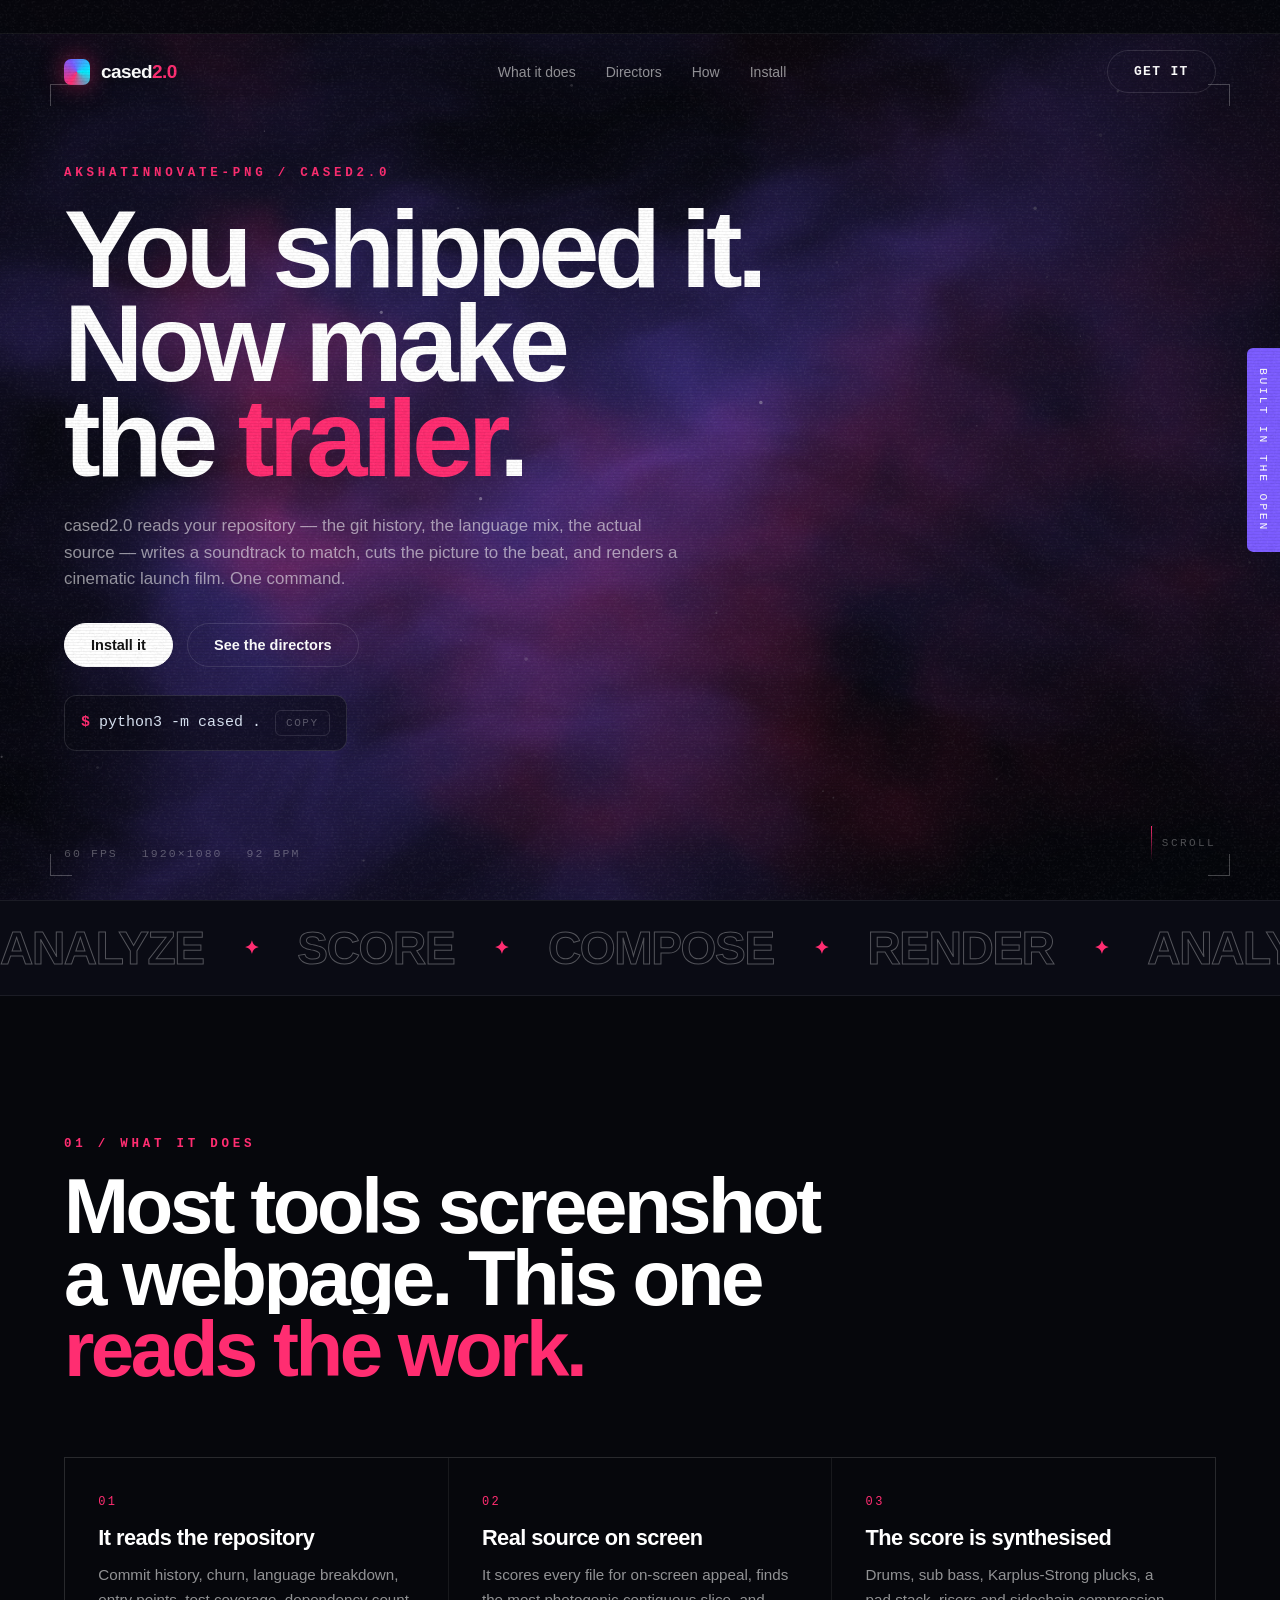
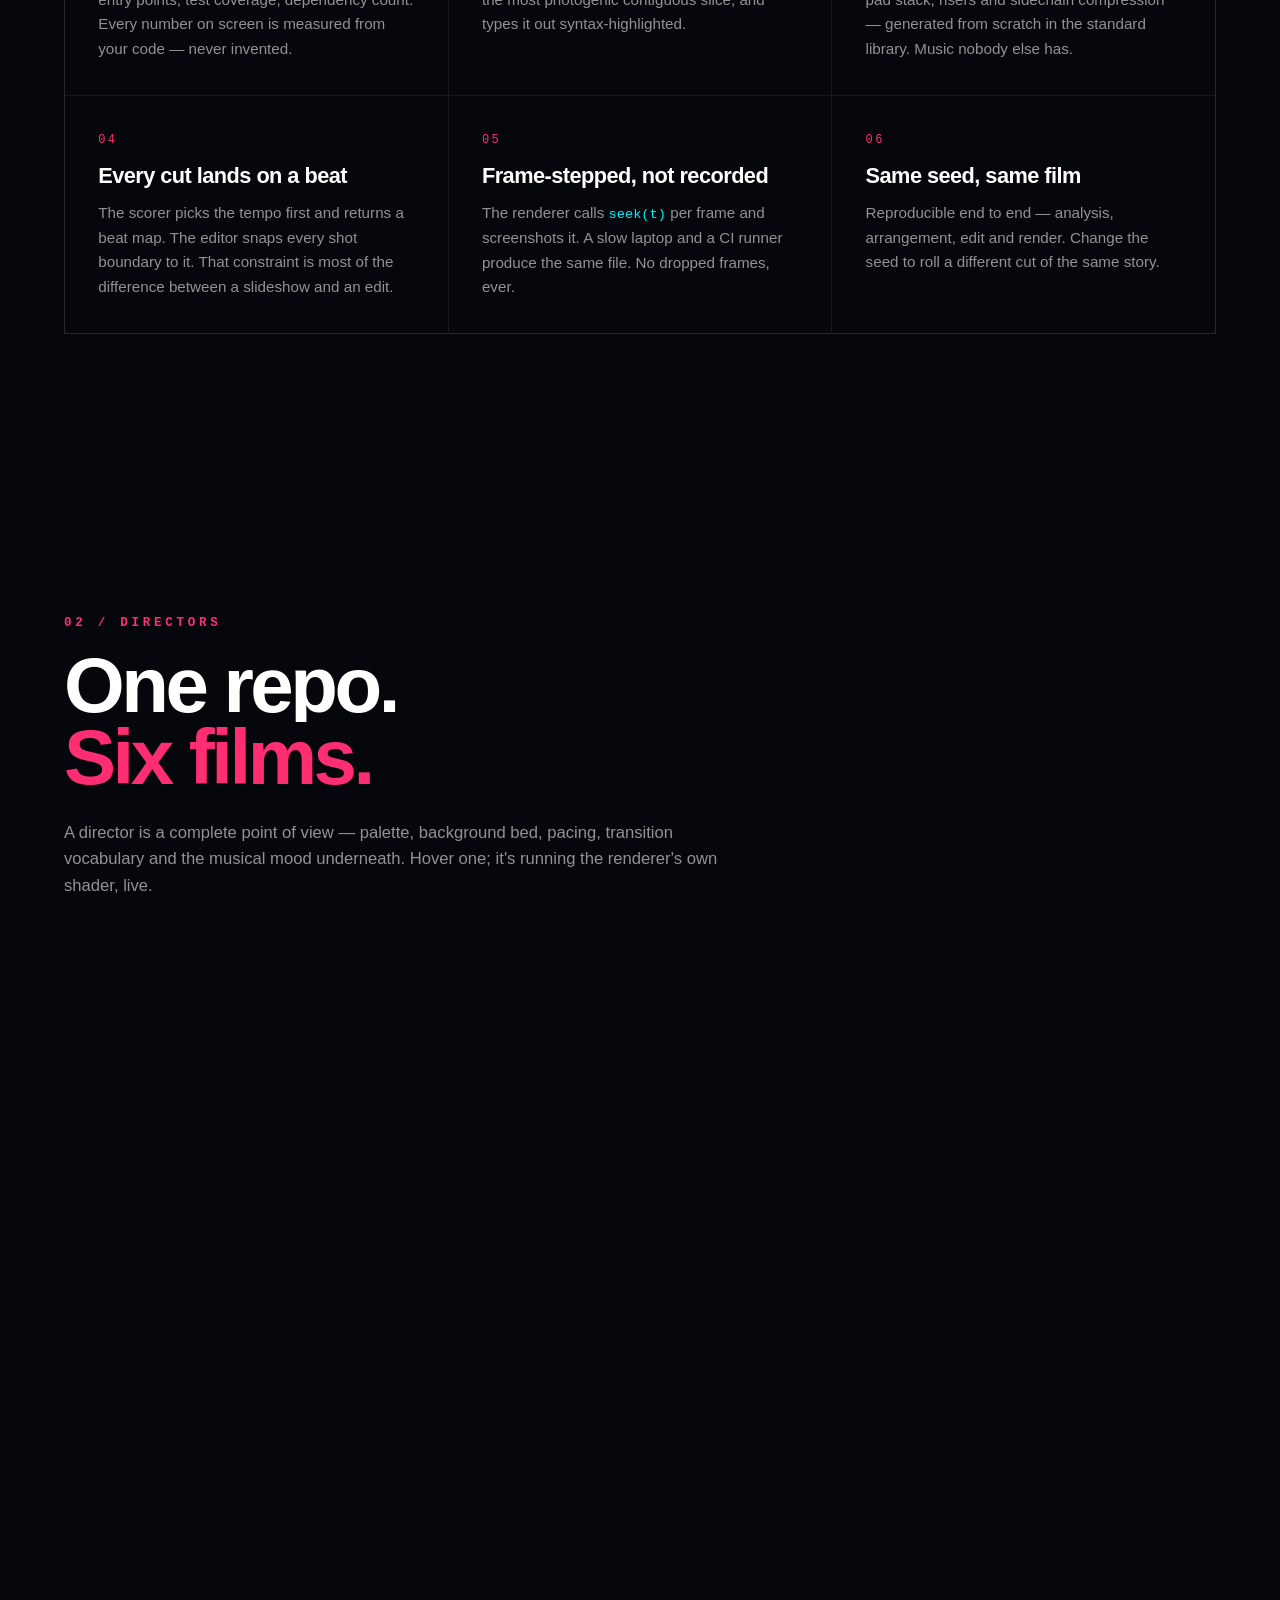
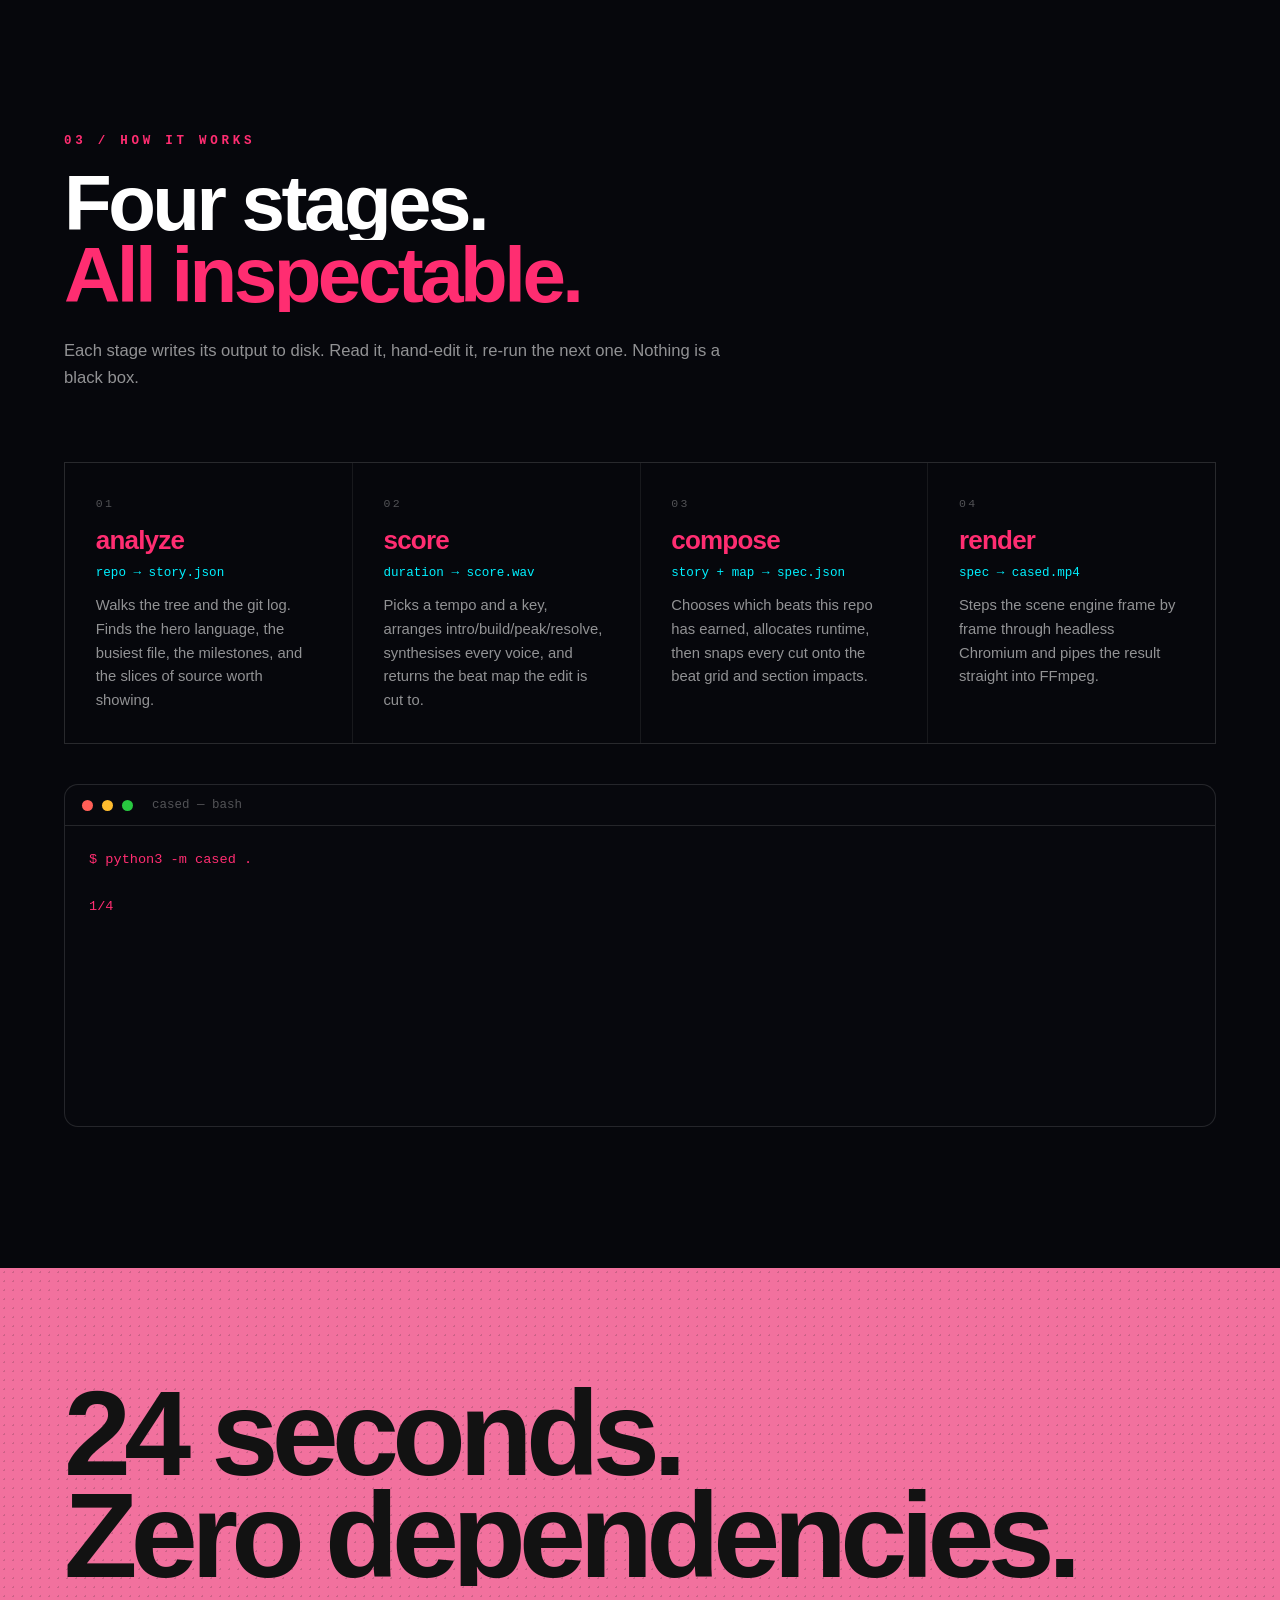
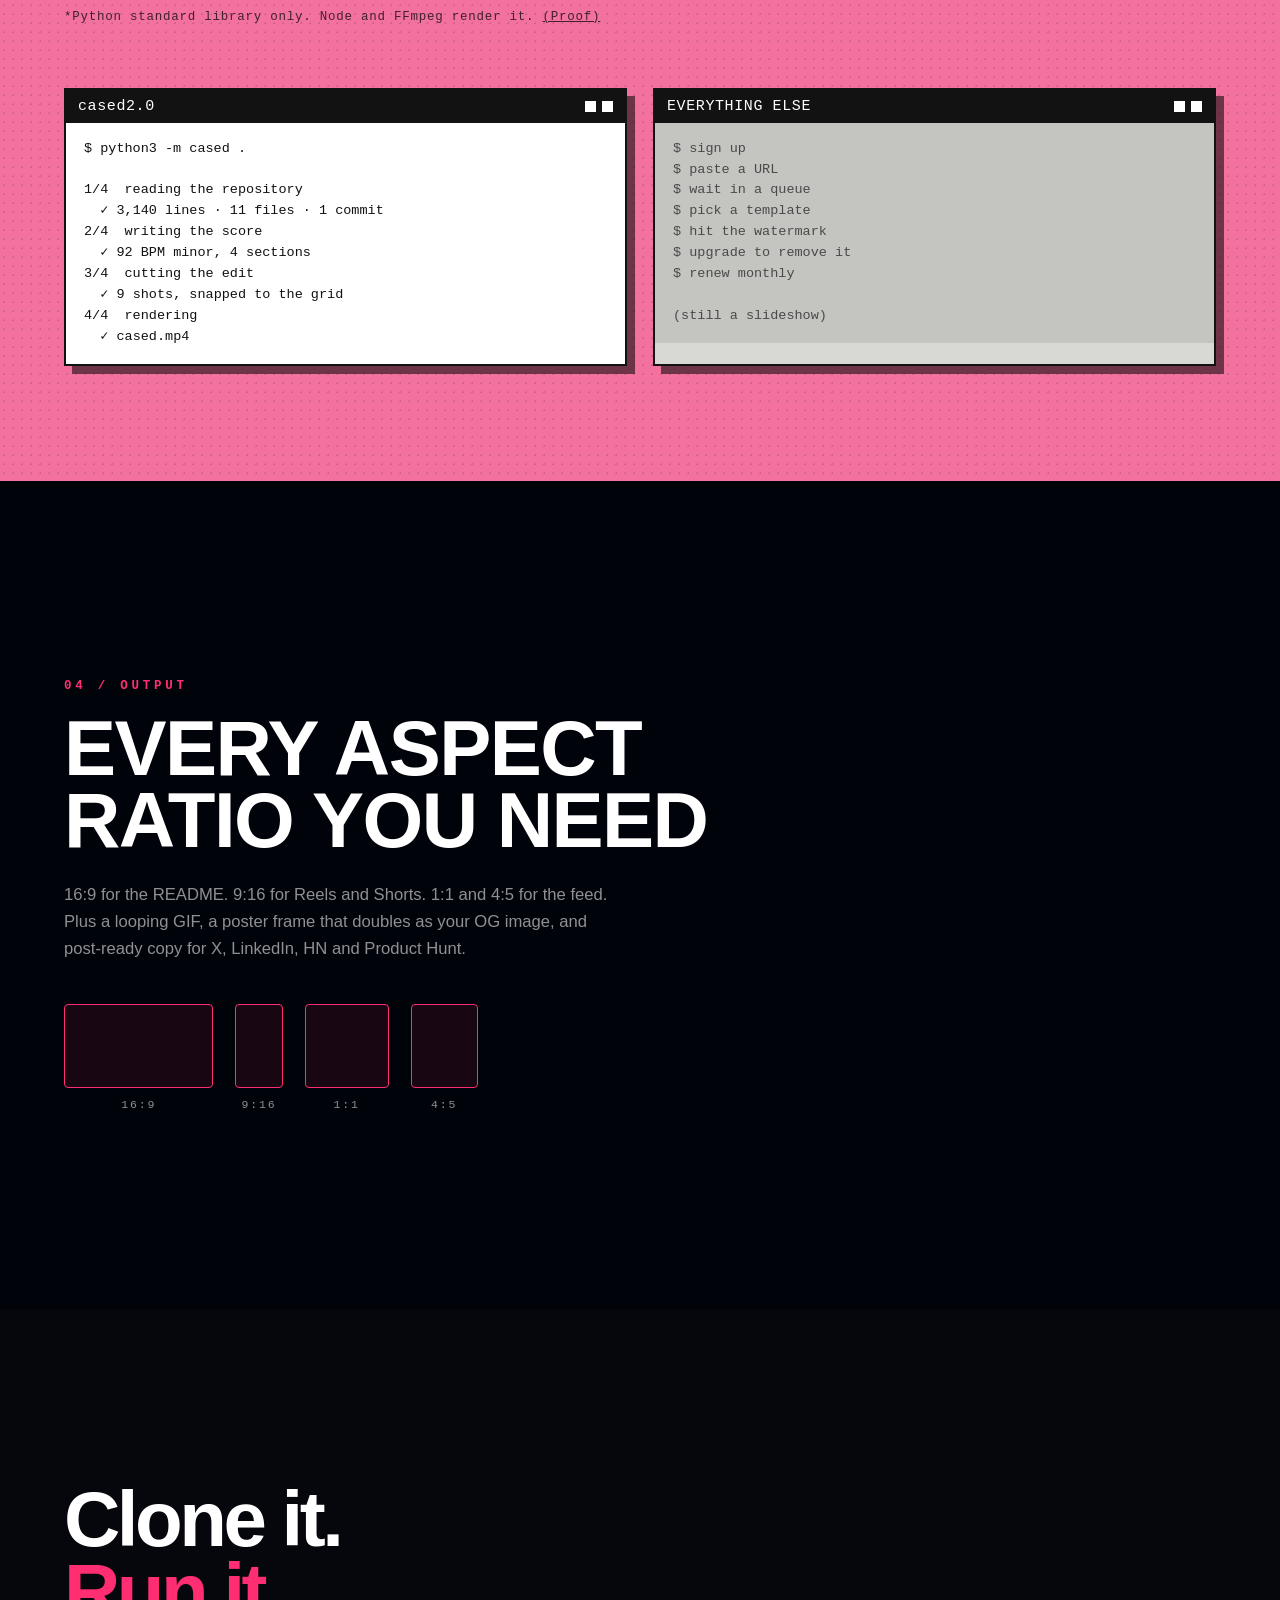
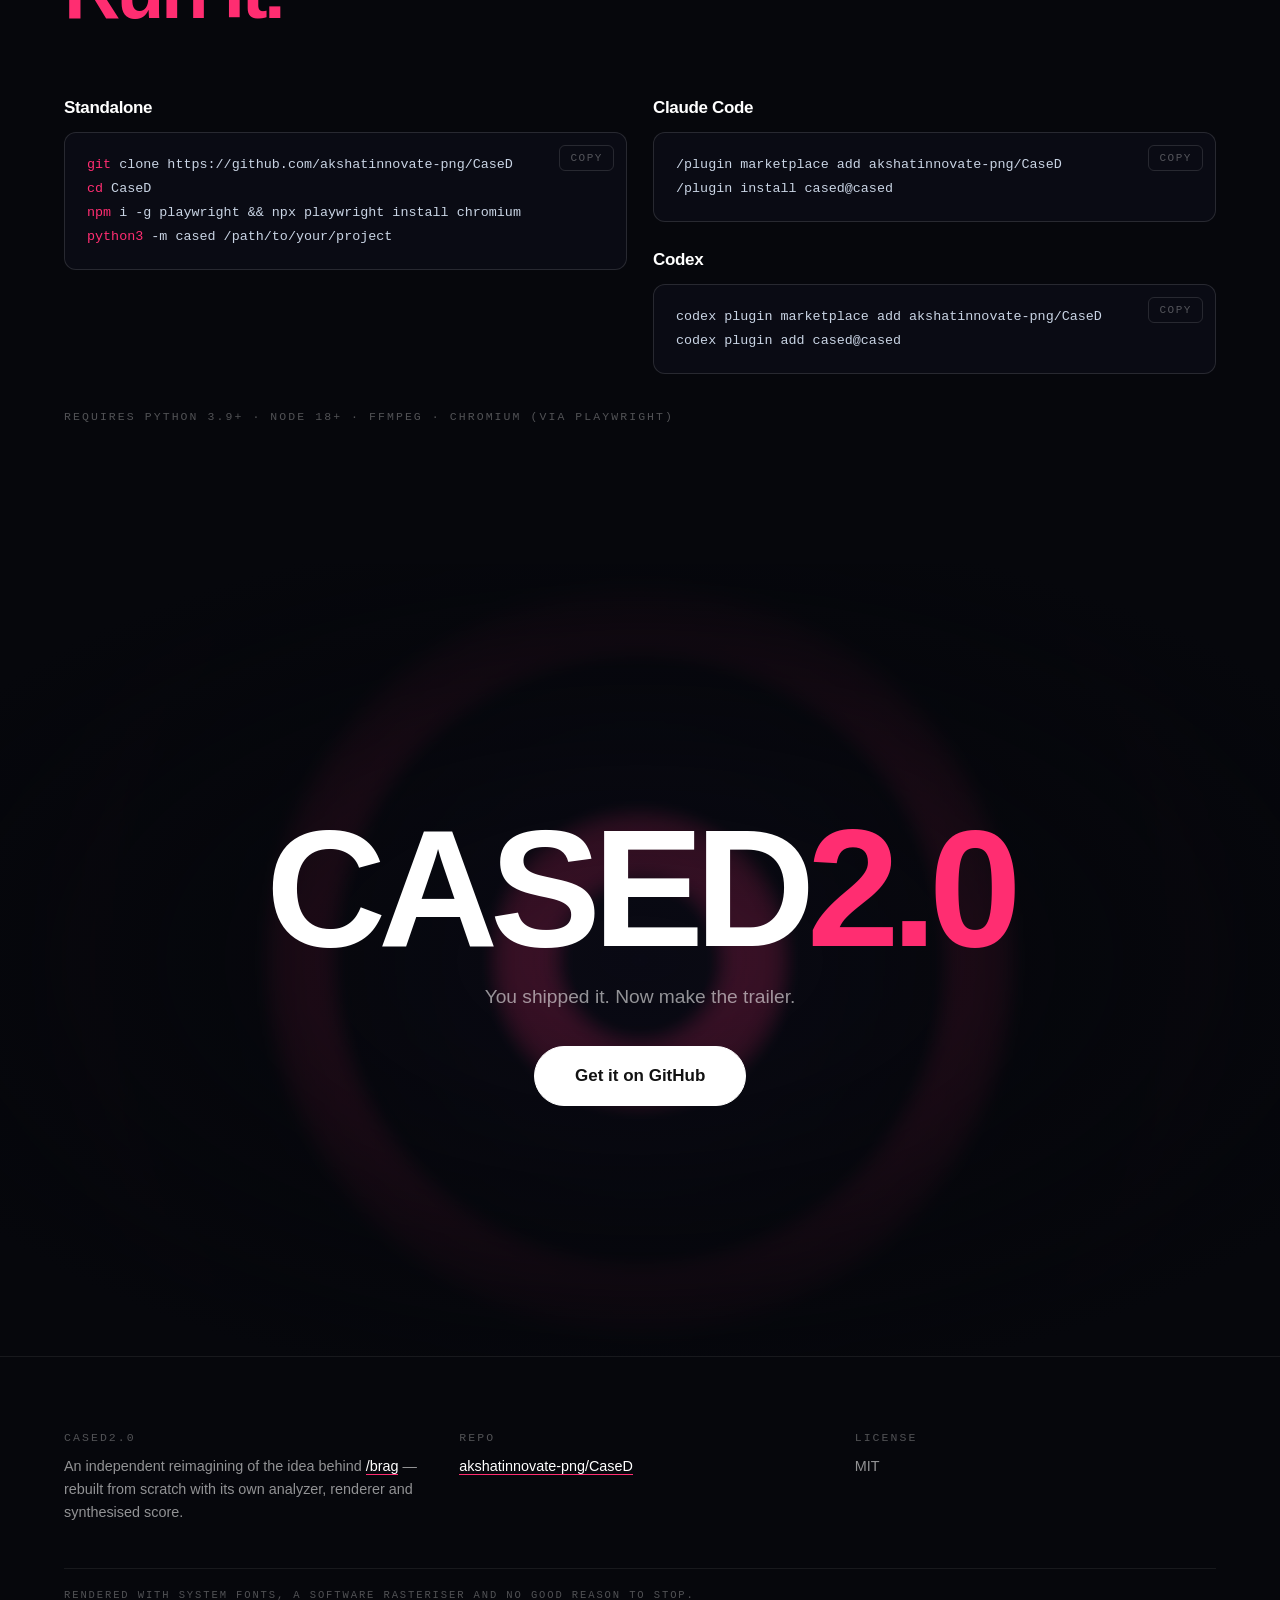
==== docs/index.html @ 7b48a888 "Build cased2.0: repo-to-launch-film pipeline, skill and launch site cased2.0 reads a repository and " ====
<!doctype html>
<html lang="en">
<head>
<meta charset="utf-8">
<meta name="viewport" content="width=device-width, initial-scale=1, viewport-fit=cover">
<title>cased2.0 — you shipped it, now make the trailer</title>
<meta name="description" content="cased2.0 reads your repository and renders a cinematic launch film — score, motion, beat-matched cuts and share copy — from one command. No API keys, no cloud render, no subscription.">
<meta name="theme-color" content="#06070C">
<meta property="og:title" content="cased2.0 — you shipped it, now make the trailer">
<meta property="og:description" content="Point it at a repo. Twenty-four seconds later you have a film, scored and cut to the beat.">
<meta property="og:type" content="website">
<link rel="preconnect" href="https://fonts.googleapis.com">
<link rel="icon" href="data:image/svg+xml,<svg xmlns='http://www.w3.org/2000/svg' viewBox='0 0 100 100'><rect width='100' height='100' rx='22' fill='%23FF2D71'/><path d='M30 34h40v9H39v14h26v9H39v14h31v9H30z' fill='%23fff'/></svg>">
<link rel="stylesheet" href="assets/site.css">
</head>
<body>

<!-- ===================== boot dialog (retro) ===================== -->
<div id="boot" aria-hidden="true">
  <div class="win boot-win">
    <div class="bar"><span>cased2.0</span><span class="dots"><b></b><b></b></span></div>
    <div class="body">
      <div class="boot-line">Loading<span id="boot-dots">...</span></div>
      <div class="boot-line dim" id="boot-task">shader programs, beat map</div>
      <div class="boot-meter"><i id="boot-fill"></i><span id="boot-pct">0%</span></div>
    </div>
  </div>
</div>

<!-- ===================== chrome ===================== -->
<div id="cursor" aria-hidden="true"><i></i></div>
<div id="grain" aria-hidden="true"></div>
<div id="scanlines" aria-hidden="true"></div>

<div id="ticker" aria-hidden="true">
  <div class="ticker-track">
    <span>cased2.0 — v2.0.0 shipped</span><b>/</b>
    <span>six directors, one command</span><b>/</b>
    <span>the soundtrack is synthesised, not licensed</span><b>/</b>
    <span>every cut lands on a beat</span><b>/</b>
    <span>same seed, same film</span><b>/</b>
    <span>no API keys · no cloud render · MIT</span><b>/</b>
  </div>
</div>

<header id="nav">
  <a class="brand" href="#top" aria-label="cased2.0 home">
    <span class="mark" aria-hidden="true"></span>
    <span class="wordmark">cased<em>2.0</em></span>
  </a>
  <nav class="links" aria-label="Primary">
    <a href="#what">What it does</a>
    <a href="#directors">Directors</a>
    <a href="#pipeline">How</a>
    <a href="#install">Install</a>
  </nav>
  <a class="pill cta" href="#install"><span>Get it</span></a>
</header>

<aside id="badge" aria-hidden="true"><span>Built in the open</span></aside>

<main id="top">

<!-- ===================== hero ===================== -->
<section id="hero">
  <canvas id="hero-gl" aria-hidden="true"></canvas>
  <canvas id="hero-fx" aria-hidden="true"></canvas>
  <div class="hero-inner">
    <p class="kicker reveal">akshatinnovate-png / cased2.0</p>
    <h1 class="reveal-lines">
      <span class="l"><span>You shipped it.</span></span>
      <span class="l"><span>Now make</span></span>
      <span class="l"><span>the <em>trailer</em>.</span></span>
    </h1>
    <p class="lede reveal">
      cased2.0 reads your repository — the git history, the language mix, the
      actual source — writes a soundtrack to match, cuts the picture to the
      beat, and renders a cinematic launch film. One command.
    </p>
    <div class="hero-cta reveal">
      <a class="pill solid magnetic" href="#install"><span>Install it</span></a>
      <a class="pill ghost magnetic" href="#directors"><span>See the directors</span></a>
    </div>
    <div class="hero-cmd reveal">
      <code><b>$</b> python3 -m cased .</code>
      <button class="copy" data-copy="python3 -m cased ." aria-label="Copy command">copy</button>
    </div>
  </div>
  <div class="hero-meta" aria-hidden="true">
    <span class="mono" id="fps-read">60 fps</span>
    <span class="mono">1920×1080</span>
    <span class="mono" id="bpm-read">92 BPM</span>
  </div>
  <div class="crop tl"></div><div class="crop tr"></div>
  <div class="crop bl"></div><div class="crop br"></div>
  <div class="scroll-hint" aria-hidden="true"><i></i>scroll</div>
</section>

<!-- ===================== marquee ===================== -->
<div class="marquee" aria-hidden="true">
  <div class="marquee-track">
    <span>ANALYZE</span><i>✦</i><span>SCORE</span><i>✦</i><span>COMPOSE</span><i>✦</i><span>RENDER</span><i>✦</i>
    <span>ANALYZE</span><i>✦</i><span>SCORE</span><i>✦</i><span>COMPOSE</span><i>✦</i><span>RENDER</span><i>✦</i>
  </div>
</div>

<!-- ===================== what it does ===================== -->
<section id="what" class="pad">
  <div class="sec-head">
    <p class="kicker reveal">01 / what it does</p>
    <h2 class="display reveal-lines">
      <span class="l"><span>Most tools screenshot</span></span>
      <span class="l"><span>a webpage. This one</span></span>
      <span class="l"><span><em>reads the work.</em></span></span>
    </h2>
  </div>
  <div class="feat-grid">
    <article class="feat reveal"><span class="n">01</span>
      <h3>It reads the repository</h3>
      <p>Commit history, churn, language breakdown, entry points, test coverage, dependency count. Every number on screen is measured from your code — never invented.</p></article>
    <article class="feat reveal"><span class="n">02</span>
      <h3>Real source on screen</h3>
      <p>It scores every file for on-screen appeal, finds the most photogenic contiguous slice, and types it out syntax-highlighted.</p></article>
    <article class="feat reveal"><span class="n">03</span>
      <h3>The score is synthesised</h3>
      <p>Drums, sub bass, Karplus-Strong plucks, a pad stack, risers and sidechain compression — generated from scratch in the standard library. Music nobody else has.</p></article>
    <article class="feat reveal"><span class="n">04</span>
      <h3>Every cut lands on a beat</h3>
      <p>The scorer picks the tempo first and returns a beat map. The editor snaps every shot boundary to it. That constraint is most of the difference between a slideshow and an edit.</p></article>
    <article class="feat reveal"><span class="n">05</span>
      <h3>Frame-stepped, not recorded</h3>
      <p>The renderer calls <code>seek(t)</code> per frame and screenshots it. A slow laptop and a CI runner produce the same file. No dropped frames, ever.</p></article>
    <article class="feat reveal"><span class="n">06</span>
      <h3>Same seed, same film</h3>
      <p>Reproducible end to end — analysis, arrangement, edit and render. Change the seed to roll a different cut of the same story.</p></article>
  </div>
</section>

<!-- ===================== directors ===================== -->
<section id="directors" class="pad">
  <div class="sec-head">
    <p class="kicker reveal">02 / directors</p>
    <h2 class="display reveal-lines">
      <span class="l"><span>One repo.</span></span>
      <span class="l"><span><em>Six films.</em></span></span>
    </h2>
    <p class="sec-sub reveal">A director is a complete point of view — palette, background bed, pacing, transition vocabulary and the musical mood underneath. Hover one; it's running the renderer's own shader, live.</p>
  </div>
  <div class="dir-grid" id="dir-grid"></div>
</section>

<!-- ===================== pipeline ===================== -->
<section id="pipeline" class="pad">
  <div class="sec-head">
    <p class="kicker reveal">03 / how it works</p>
    <h2 class="display reveal-lines">
      <span class="l"><span>Four stages.</span></span>
      <span class="l"><span><em>All inspectable.</em></span></span>
    </h2>
    <p class="sec-sub reveal">Each stage writes its output to disk. Read it, hand-edit it, re-run the next one. Nothing is a black box.</p>
  </div>
  <ol class="stages">
    <li class="stage reveal"><span class="sn">01</span>
      <h3>analyze</h3><code>repo → story.json</code>
      <p>Walks the tree and the git log. Finds the hero language, the busiest file, the milestones, and the slices of source worth showing.</p></li>
    <li class="stage reveal"><span class="sn">02</span>
      <h3>score</h3><code>duration → score.wav</code>
      <p>Picks a tempo and a key, arranges intro/build/peak/resolve, synthesises every voice, and returns the beat map the edit is cut to.</p></li>
    <li class="stage reveal"><span class="sn">03</span>
      <h3>compose</h3><code>story + map → spec.json</code>
      <p>Chooses which beats this repo has earned, allocates runtime, then snaps every cut onto the beat grid and section impacts.</p></li>
    <li class="stage reveal"><span class="sn">04</span>
      <h3>render</h3><code>spec → cased.mp4</code>
      <p>Steps the scene engine frame by frame through headless Chromium and pipes the result straight into FFmpeg.</p></li>
  </ol>
  <div class="term-demo reveal">
    <div class="tbar"><u style="background:#FF5F57"></u><u style="background:#FEBC2E"></u><u style="background:#28C840"></u><span>cased — bash</span></div>
    <pre id="demo-out"></pre>
  </div>
</section>

<!-- ===================== brutalist band (TypeSafe homage) ===================== -->
<section id="proof">
  <div class="proof-inner">
    <h2 class="huge reveal-lines">
      <span class="l"><span>24 seconds.</span></span>
      <span class="l"><span>Zero dependencies.</span></span>
    </h2>
    <p class="proof-note mono">*Python standard library only. Node and FFmpeg render it. <a href="#install">(Proof)</a></p>
    <div class="win-row">
      <div class="win reveal">
        <div class="bar"><span>cased2.0</span><span class="dots"><b></b><b></b></span></div>
        <div class="body"><pre>$ python3 -m cased .

1/4  reading the repository
  ✓ 3,140 lines · 11 files · 1 commit
2/4  writing the score
  ✓ 92 BPM minor, 4 sections
3/4  cutting the edit
  ✓ 9 shots, snapped to the grid
4/4  rendering
  ✓ cased.mp4</pre></div>
      </div>
      <div class="win reveal">
        <div class="bar"><span>EVERYTHING ELSE</span><span class="dots"><b></b><b></b></span></div>
        <div class="body"><pre>$ sign up
$ paste a URL
$ wait in a queue
$ pick a template
$ hit the watermark
$ upgrade to remove it
$ renew monthly

(still a slideshow)</pre></div>
      </div>
    </div>
  </div>
</section>

<!-- ===================== globe band (United Carriers homage) ===================== -->
<section id="reach">
  <canvas id="globe" aria-hidden="true"></canvas>
  <div class="reach-inner">
    <p class="kicker reveal">04 / output</p>
    <h2 class="display caps reveal-lines">
      <span class="l"><span>Every aspect</span></span>
      <span class="l"><span>ratio you need</span></span>
    </h2>
    <p class="sec-sub reveal">16:9 for the README. 9:16 for Reels and Shorts. 1:1 and 4:5 for the feed. Plus a looping GIF, a poster frame that doubles as your OG image, and post-ready copy for X, LinkedIn, HN and Product Hunt.</p>
    <div class="ratios reveal">
      <div class="ratio"><i style="--w:16;--h:9"></i><span>16:9</span></div>
      <div class="ratio"><i style="--w:9;--h:16"></i><span>9:16</span></div>
      <div class="ratio"><i style="--w:1;--h:1"></i><span>1:1</span></div>
      <div class="ratio"><i style="--w:4;--h:5"></i><span>4:5</span></div>
    </div>
  </div>
</section>

<!-- ===================== install ===================== -->
<section id="install" class="pad">
  <div class="sec-head">
    <p class="kicker reveal">05 / install</p>
    <h2 class="display reveal-lines">
      <span class="l"><span>Clone it.</span></span>
      <span class="l"><span><em>Run it.</em></span></span>
    </h2>
  </div>
  <div class="install-grid">
    <div class="code-card reveal">
      <h3>Standalone</h3>
      <div class="codeblock"><pre><span class="c">git</span> clone https://github.com/akshatinnovate-png/CaseD
<span class="c">cd</span> CaseD
<span class="c">npm</span> i -g playwright && npx playwright install chromium
<span class="c">python3</span> -m cased /path/to/your/project</pre>
      <button class="copy" data-copy="git clone https://github.com/akshatinnovate-png/CaseD
cd CaseD
npm i -g playwright && npx playwright install chromium
python3 -m cased /path/to/your/project">copy</button></div>
    </div>
    <div class="code-card reveal">
      <h3>Claude Code</h3>
      <div class="codeblock"><pre>/plugin marketplace add akshatinnovate-png/CaseD
/plugin install cased@cased</pre>
      <button class="copy" data-copy="/plugin marketplace add akshatinnovate-png/CaseD
/plugin install cased@cased">copy</button></div>
      <h3 style="margin-top:28px">Codex</h3>
      <div class="codeblock"><pre>codex plugin marketplace add akshatinnovate-png/CaseD
codex plugin add cased@cased</pre>
      <button class="copy" data-copy="codex plugin marketplace add akshatinnovate-png/CaseD
codex plugin add cased@cased">copy</button></div>
    </div>
  </div>
  <p class="req mono reveal">Requires Python 3.9+ · Node 18+ · FFmpeg · Chromium (via Playwright)</p>
</section>

<!-- ===================== closing ===================== -->
<section id="end">
  <canvas id="end-gl" aria-hidden="true"></canvas>
  <div class="end-inner">
    <h2 class="end-word" id="end-word">CASED<em>2.0</em></h2>
    <p class="reveal">You shipped it. Now make the trailer.</p>
    <a class="pill solid big magnetic" href="https://github.com/akshatinnovate-png/CaseD"><span>Get it on GitHub</span></a>
  </div>
</section>

</main>

<footer>
  <div class="foot-grid">
    <div><span class="mono dim">cased2.0</span><p>An independent reimagining of the idea behind <a href="https://github.com/latent-spaces/brag">/brag</a> — rebuilt from scratch with its own analyzer, renderer and synthesised score.</p></div>
    <div><span class="mono dim">repo</span><p><a href="https://github.com/akshatinnovate-png/CaseD">akshatinnovate-png/CaseD</a></p></div>
    <div><span class="mono dim">license</span><p>MIT</p></div>
  </div>
  <div class="foot-rule"></div>
  <p class="mono dim tiny">Rendered with system fonts, a software rasteriser and no good reason to stop.</p>
</footer>

<script src="assets/bed.js"></script>
<script src="assets/site.js"></script>
</body>
</html>
---- docs/assets/site.css ----
/* =======================================================================
   cased2.0 — launch site
   -----------------------------------------------------------------------
   Two references, fused: the cinematic dark/space register for structure,
   and the brutalist pink/dialog register as a punctuating band. Type does
   most of the work; the canvases do the rest.
   ======================================================================= */

:root {
  --bg:#06070C;
  --bg-2:#0A0B14;
  --fg:#FFFFFF;
  --muted:rgba(255,255,255,.56);
  --faint:rgba(255,255,255,.30);
  --line:rgba(255,255,255,.12);
  --line-2:rgba(255,255,255,.07);

  --pink:#FF2D71;
  --cyan:#00F0FF;
  --violet:#7C5CFF;
  --hot:#F2719E;      /* brutalist band */
  --ink:#121212;

  --display:"Helvetica Neue",Helvetica,Arial,"Liberation Sans","Segoe UI",sans-serif;
  --mono:ui-monospace,"SF Mono",Menlo,Consolas,"Liberation Mono","DejaVu Sans Mono",monospace;

  --pad:clamp(20px, 5vw, 92px);
  --maxw:1480px;
  --ease:cubic-bezier(.16,1,.3,1);
}

*,*::before,*::after { margin:0; padding:0; box-sizing:border-box; }

html { scroll-behavior:smooth; -webkit-text-size-adjust:100%; }
body {
  background:var(--bg); color:var(--fg); font-family:var(--display);
  overflow-x:hidden; -webkit-font-smoothing:antialiased;
  text-rendering:optimizeLegibility;
}
body.booting { overflow:hidden; height:100vh; }

img,canvas { display:block; max-width:100%; }
a { color:inherit; text-decoration:none; }
::selection { background:var(--pink); color:#fff; }

/* --- overlays -------------------------------------------------------- */
#grain {
  position:fixed; inset:0; z-index:9000; pointer-events:none; opacity:.05;
  background-image:var(--grain); background-size:150px 150px;
}
#scanlines {
  position:fixed; inset:0; z-index:8999; pointer-events:none; opacity:.19;
  background:repeating-linear-gradient(to bottom,
    rgba(0,0,0,.26) 0 1px, rgba(0,0,0,0) 1px 3px);
}

/* --- cursor (United Carriers reference) ------------------------------ */
#cursor {
  position:fixed; z-index:9500; top:0; left:0; pointer-events:none;
  width:46px; height:46px; margin:-23px 0 0 -23px; border-radius:50%;
  border:1px solid rgba(255,255,255,.45);
  transition:width .3s var(--ease), height .3s var(--ease),
             margin .3s var(--ease), background-color .3s var(--ease),
             border-color .3s var(--ease), opacity .3s;
  display:grid; place-items:center; opacity:0;
}
#cursor i { width:4px; height:4px; border-radius:50%; background:var(--pink); display:block; }
#cursor.on { opacity:1; }
#cursor.hot {
  width:76px; height:76px; margin:-38px 0 0 -38px;
  background:rgba(255,45,113,.16); border-color:var(--pink);
}
@media (hover:none) { #cursor { display:none; } }

/* --- boot dialog ----------------------------------------------------- */
#boot {
  position:fixed; inset:0; z-index:9800; background:var(--bg);
  display:grid; place-items:center;
  transition:opacity .6s var(--ease), visibility .6s;
}
#boot.gone { opacity:0; visibility:hidden; }
.boot-win { width:min(420px, 86vw); }
.boot-line { font-size:16px; margin-bottom:4px; }
.boot-line.dim { color:#555; }
.boot-meter {
  margin-top:14px; height:26px; border:2px solid var(--ink);
  background:#fff; position:relative; display:flex; align-items:center;
}
.boot-meter i { position:absolute; inset:0 auto 0 0; width:0%; background:var(--ink); }
.boot-meter span {
  position:relative; z-index:1; font-family:var(--mono); font-size:14px;
  color:var(--ink); mix-blend-mode:difference; padding-left:8px;
  filter:invert(1);
}

/* --- retro window (shared) ------------------------------------------- */
.win {
  background:#D8D8D4; border:2px solid var(--ink); color:var(--ink);
  box-shadow:8px 8px 0 rgba(0,0,0,.55); font-family:var(--mono);
}
.win > .bar {
  background:var(--ink); color:#fff; padding:8px 12px;
  display:flex; justify-content:space-between; align-items:center;
  font-size:15px; letter-spacing:.04em;
}
.win > .bar .dots { display:flex; gap:6px; }
.win > .bar .dots b { width:11px; height:11px; background:#fff; display:block; }
.win > .body { padding:16px 18px; font-size:14px; line-height:1.55; }
.win > .body pre { font-family:var(--mono); white-space:pre-wrap; font-size:13.5px; }

/* --- ticker ---------------------------------------------------------- */
#ticker {
  position:fixed; top:0; left:0; right:0; z-index:8000; height:34px;
  background:rgba(6,7,12,.86); backdrop-filter:blur(10px);
  border-bottom:1px solid var(--line-2); overflow:hidden;
  display:flex; align-items:center;
}
.ticker-track {
  display:flex; gap:28px; align-items:center; white-space:nowrap;
  font-family:var(--mono); font-size:11.5px; letter-spacing:.2em;
  text-transform:uppercase; color:var(--faint);
  animation:tick 44s linear infinite; padding-left:100%;
}
.ticker-track b { color:var(--pink); }
@keyframes tick { to { transform:translateX(-100%); } }

/* --- nav ------------------------------------------------------------- */
#nav {
  position:fixed; top:34px; left:0; right:0; z-index:8100;
  display:flex; align-items:center; justify-content:space-between;
  padding:16px var(--pad); transition:background .4s, backdrop-filter .4s,
  border-color .4s, padding .4s;
  border-bottom:1px solid transparent;
}
#nav.stuck {
  background:rgba(6,7,12,.72); backdrop-filter:blur(18px) saturate(1.4);
  border-bottom-color:var(--line-2); padding-top:12px; padding-bottom:12px;
}
.brand { display:flex; align-items:center; gap:11px; }
.brand .mark {
  width:26px; height:26px; border-radius:7px; display:block;
  background:conic-gradient(from 210deg, var(--pink), var(--violet), var(--cyan), var(--pink));
  box-shadow:0 0 22px rgba(255,45,113,.5);
}
.wordmark { font-weight:800; font-size:19px; letter-spacing:-.03em; }
.wordmark em { font-style:normal; color:var(--pink); }
.links { display:flex; gap:30px; }
.links a {
  font-size:14px; color:var(--muted); position:relative; padding:4px 0;
  transition:color .25s;
}
.links a::after {
  content:''; position:absolute; left:0; right:100%; bottom:0; height:1px;
  background:var(--pink); transition:right .35s var(--ease);
}
.links a:hover { color:var(--fg); }
.links a:hover::after { right:0; }
@media (max-width:860px){ .links { display:none; } }

/* --- buttons --------------------------------------------------------- */
.pill {
  display:inline-flex; align-items:center; justify-content:center;
  padding:13px 26px; border-radius:999px; font-size:14.5px; font-weight:600;
  border:1px solid var(--line); position:relative; overflow:hidden;
  transition:border-color .3s, color .3s, transform .35s var(--ease);
  will-change:transform;
}
.pill span { position:relative; z-index:1; }
.pill::before {
  content:''; position:absolute; inset:0; border-radius:inherit;
  background:var(--pink); transform:translateY(101%);
  transition:transform .45s var(--ease);
}
.pill:hover::before { transform:translateY(0); }
.pill:hover { border-color:var(--pink); color:#fff; }
.pill.solid { background:var(--fg); color:var(--ink); border-color:var(--fg); }
.pill.solid:hover { color:#fff; border-color:var(--pink); }
.pill.big { padding:19px 40px; font-size:17px; }
.pill.cta { font-family:var(--mono); font-size:13px; letter-spacing:.1em; text-transform:uppercase; }

/* --- side badge ------------------------------------------------------ */
#badge {
  position:fixed; right:0; top:50%; z-index:8050; transform:translateY(-50%);
  background:var(--violet); padding:20px 10px; writing-mode:vertical-rl;
  font-family:var(--mono); font-size:11.5px; letter-spacing:.24em;
  text-transform:uppercase; border-radius:6px 0 0 6px;
}
@media (max-width:1100px){ #badge { display:none; } }

/* =====================================================================
   hero
   ===================================================================== */
#hero {
  position:relative; min-height:100svh; display:flex; align-items:center;
  padding:112px var(--pad) 96px; overflow:hidden;
}
#hero-gl, #hero-fx { position:absolute; inset:0; width:100%; height:100%; }
#hero-fx { pointer-events:none; }
#hero::after {
  content:''; position:absolute; inset:0; pointer-events:none;
  background:radial-gradient(120% 95% at 22% 46%, rgba(6,7,12,0) 18%, rgba(6,7,12,.72) 68%, var(--bg) 100%);
}
.hero-inner { position:relative; z-index:2; max-width:var(--maxw); width:100%; margin:0 auto; }

.kicker {
  font-family:var(--mono); font-size:12.5px; letter-spacing:.3em;
  text-transform:uppercase; color:var(--pink); font-weight:600;
}
#hero h1 {
  margin:22px 0 0; font-weight:800; letter-spacing:-.05em; line-height:.86;
  font-size:clamp(44px, 8.6vw, 150px);
}
#hero h1 em { font-style:normal; color:var(--pink); }
.lede {
  margin-top:28px; max-width:620px; font-size:clamp(15.5px,1.32vw,19px);
  line-height:1.56; color:var(--muted);
}
.hero-cta { margin-top:30px; display:flex; gap:14px; flex-wrap:wrap; }
.hero-cmd {
  margin-top:28px; display:inline-flex; align-items:center; gap:14px;
  border:1px solid var(--line); border-radius:12px; padding:14px 16px;
  background:rgba(10,11,20,.6); backdrop-filter:blur(10px);
}
.hero-cmd code { font-family:var(--mono); font-size:15px; color:#D9E3F2; }
.hero-cmd code b { color:var(--pink); }
.copy {
  font-family:var(--mono); font-size:11px; letter-spacing:.14em;
  text-transform:uppercase; background:transparent; color:var(--faint);
  border:1px solid var(--line); border-radius:6px; padding:6px 10px;
  cursor:pointer; transition:.25s;
}
.copy:hover { color:var(--fg); border-color:var(--pink); }
.copy.done { color:var(--cyan); border-color:var(--cyan); }

.hero-meta {
  position:absolute; left:var(--pad); bottom:40px; z-index:2;
  display:flex; gap:24px; color:var(--faint);
}
.mono { font-family:var(--mono); font-size:11.5px; letter-spacing:.18em; text-transform:uppercase; }
.crop { position:absolute; width:22px; height:22px; border:1px solid rgba(255,255,255,.26); z-index:2; }
.crop.tl { top:84px; left:calc(var(--pad) - 14px); border-right:0; border-bottom:0; }
.crop.tr { top:84px; right:calc(var(--pad) - 14px); border-left:0; border-bottom:0; }
.crop.bl { bottom:24px; left:calc(var(--pad) - 14px); border-right:0; border-top:0; }
.crop.br { bottom:24px; right:calc(var(--pad) - 14px); border-left:0; border-top:0; }
.scroll-hint {
  position:absolute; right:var(--pad); bottom:40px; z-index:2;
  font-family:var(--mono); font-size:11px; letter-spacing:.22em;
  text-transform:uppercase; color:var(--faint);
  display:flex; align-items:center; gap:10px;
}
.scroll-hint i { width:1px; height:34px; background:linear-gradient(var(--pink), transparent); display:block; }
@media (max-width:700px){ .hero-meta, .scroll-hint, .crop { display:none; } }

/* --- marquee --------------------------------------------------------- */
.marquee {
  border-block:1px solid var(--line-2); overflow:hidden; padding:20px 0;
  background:var(--bg-2);
}
.marquee-track {
  display:flex; gap:40px; align-items:center; white-space:nowrap;
  animation:tick 30s linear infinite; font-weight:800;
  font-size:clamp(26px,3.6vw,58px); letter-spacing:-.03em;
  color:transparent; -webkit-text-stroke:1px rgba(255,255,255,.3);
}
.marquee-track i { color:var(--pink); -webkit-text-stroke:0; font-style:normal; font-size:.4em; }

/* =====================================================================
   sections
   ===================================================================== */
.pad { padding:clamp(80px,11vw,170px) var(--pad); max-width:var(--maxw); margin:0 auto; }
.sec-head { margin-bottom:clamp(44px,5.5vw,84px); }
.display {
  font-weight:800; letter-spacing:-.045em; line-height:.92;
  font-size:clamp(36px,6.1vw,92px); margin-top:20px;
}
.display em { font-style:normal; color:var(--pink); }
.display.caps { text-transform:uppercase; letter-spacing:-.02em; }
.sec-sub { margin-top:26px; max-width:660px; font-size:clamp(15px,1.3vw,19px); line-height:1.6; color:var(--muted); }

/* --- feature grid ---------------------------------------------------- */
.feat-grid { display:grid; grid-template-columns:repeat(auto-fit,minmax(310px,1fr)); gap:1px; background:var(--line-2); border:1px solid var(--line-2); }
.feat { background:var(--bg); padding:clamp(26px,2.6vw,40px); position:relative; transition:background .4s; }
.feat:hover { background:var(--bg-2); }
.feat .n { font-family:var(--mono); font-size:12px; color:var(--pink); letter-spacing:.2em; }
.feat h3 { margin:16px 0 12px; font-size:clamp(20px,1.7vw,26px); font-weight:700; letter-spacing:-.025em; }
.feat p { font-size:15.2px; line-height:1.62; color:var(--muted); }
.feat code { font-family:var(--mono); font-size:.9em; color:var(--cyan); }

/* --- directors ------------------------------------------------------- */
.dir-grid { display:grid; grid-template-columns:repeat(auto-fit,minmax(310px,1fr)); gap:18px; }
.dir {
  position:relative; border:1px solid var(--line); border-radius:16px;
  overflow:hidden; aspect-ratio:16/10; cursor:pointer;
  transition:transform .5s var(--ease), border-color .4s;
}
.dir:hover { transform:translateY(-6px); border-color:var(--pink); }
.dir canvas { position:absolute; inset:0; width:100%; height:100%; }
.dir .meta {
  position:absolute; inset:auto 0 0 0; padding:22px;
  background:linear-gradient(transparent, rgba(0,0,0,.82) 58%); z-index:2;
}
.dir .meta h3 { font-size:25px; font-weight:800; letter-spacing:-.03em; }
.dir .meta p { font-size:13.6px; color:rgba(255,255,255,.66); margin-top:5px; line-height:1.45; }
.dir .tag {
  position:absolute; top:16px; left:16px; z-index:2;
  font-family:var(--mono); font-size:10.5px; letter-spacing:.18em;
  text-transform:uppercase; padding:6px 11px; border-radius:999px;
  background:rgba(0,0,0,.5); border:1px solid rgba(255,255,255,.2);
  backdrop-filter:blur(6px);
}

/* --- pipeline -------------------------------------------------------- */
.stages { list-style:none; display:grid; grid-template-columns:repeat(auto-fit,minmax(250px,1fr)); gap:1px; background:var(--line-2); border:1px solid var(--line-2); }
.stage { background:var(--bg); padding:clamp(24px,2.4vw,36px); position:relative; }
.stage .sn { font-family:var(--mono); font-size:11.5px; color:var(--faint); letter-spacing:.2em; }
.stage h3 { margin:14px 0 10px; font-size:26px; font-weight:800; letter-spacing:-.03em; color:var(--pink); }
.stage code { font-family:var(--mono); font-size:12.6px; color:var(--cyan); display:block; margin-bottom:14px; }
.stage p { font-size:14.8px; line-height:1.6; color:var(--muted); }

.term-demo {
  margin-top:40px; border:1px solid var(--line); border-radius:14px;
  overflow:hidden; background:rgba(8,9,14,.9);
}
.term-demo .tbar {
  display:flex; align-items:center; gap:9px; padding:13px 17px;
  border-bottom:1px solid var(--line); font-family:var(--mono);
  font-size:12.5px; color:var(--faint);
}
.term-demo .tbar u { width:11px; height:11px; border-radius:50%; display:block; }
.term-demo .tbar span { margin-left:10px; }
.term-demo pre {
  padding:22px 24px; font-family:var(--mono); font-size:13.6px;
  line-height:1.72; color:#C9D4E4; white-space:pre-wrap; min-height:300px;
}
.term-demo .g { color:#6EE7A0; } .term-demo .p { color:var(--pink); }
.term-demo .d { color:rgba(255,255,255,.34); } .term-demo .c { color:var(--cyan); }

/* =====================================================================
   brutalist band
   ===================================================================== */
#proof { background:var(--hot); color:var(--ink); padding:clamp(70px,9vw,140px) var(--pad); position:relative; overflow:hidden; }
#proof::before {
  content:''; position:absolute; inset:0;
  background-image:radial-gradient(var(--ink) 1px, transparent 1px);
  background-size:9px 9px; opacity:.16; pointer-events:none;
}
.proof-inner { max-width:var(--maxw); margin:0 auto; position:relative; }
.huge {
  font-weight:800; letter-spacing:-.055em; line-height:.84;
  font-size:clamp(44px,9.4vw,160px);
}
.proof-note { margin-top:24px; font-size:12.5px; color:rgba(0,0,0,.72); letter-spacing:.06em; text-transform:none; }
.proof-note a { text-decoration:underline; }
.win-row { margin-top:clamp(40px,5vw,72px); display:grid; grid-template-columns:repeat(auto-fit,minmax(290px,1fr)); gap:26px; }
#proof .win > .body { background:#fff; }
#proof .win:nth-child(2) > .body { background:#C4C4C0; color:#4A4A4A; }

/* =====================================================================
   globe band
   ===================================================================== */
#reach { position:relative; min-height:92vh; display:flex; align-items:center; padding:clamp(70px,9vw,140px) var(--pad); overflow:hidden; background:#01030A; }
#globe { position:absolute; inset:0; width:100%; height:100%; }
.reach-inner { position:relative; z-index:2; max-width:var(--maxw); margin:0 auto; width:100%; }
.reach-inner .sec-sub { max-width:560px; }
.ratios { display:flex; gap:22px; margin-top:42px; flex-wrap:wrap; }
.ratio { display:flex; flex-direction:column; align-items:center; gap:10px; }
/* A fixed height with `aspect-ratio` keeps every swatch legible; deriving
   both edges from the ratio made 1:1 render as a 9px dot. */
.ratio { justify-content:flex-end; }
.ratio i {
  display:block; height:84px; width:auto; aspect-ratio:var(--w) / var(--h);
  border:1.5px solid var(--pink); border-radius:4px;
  background:rgba(255,45,113,.09);
}
.ratios { align-items:flex-end; }
.ratio span { font-family:var(--mono); font-size:11.5px; letter-spacing:.16em; color:var(--muted); }

/* =====================================================================
   install
   ===================================================================== */
.install-grid { display:grid; grid-template-columns:repeat(auto-fit,minmax(330px,1fr)); gap:26px; }
.code-card h3 { font-size:17px; font-weight:700; margin-bottom:14px; letter-spacing:-.02em; }
.codeblock { position:relative; border:1px solid var(--line); border-radius:12px; background:var(--bg-2); overflow:hidden; }
.codeblock pre {
  padding:20px 22px; font-family:var(--mono); font-size:13.4px;
  line-height:1.8; color:#C9D4E4; white-space:pre-wrap; word-break:break-word;
}
.codeblock pre .c { color:var(--pink); }
.codeblock .copy { position:absolute; top:12px; right:12px; }
.req { margin-top:36px; color:var(--faint); }

/* =====================================================================
   end card
   ===================================================================== */
#end { position:relative; min-height:88vh; display:grid; place-items:center; text-align:center; padding:var(--pad); overflow:hidden; }
#end-gl { position:absolute; inset:0; width:100%; height:100%; }
#end::after { content:''; position:absolute; inset:0; background:radial-gradient(70% 60% at 50% 50%, transparent, var(--bg) 92%); pointer-events:none; }
.end-inner { position:relative; z-index:2; }
.end-word {
  font-weight:800; letter-spacing:-.05em; line-height:.9;
  font-size:clamp(56px,13vw,220px); text-transform:uppercase;
}
.end-word em { font-style:normal; color:var(--pink); }
.end-word .char { display:inline-block; will-change:transform,opacity; }
.end-inner p { margin:22px 0 38px; font-size:clamp(16px,1.5vw,21px); color:var(--muted); }

/* =====================================================================
   footer
   ===================================================================== */
footer { padding:70px var(--pad) 50px; border-top:1px solid var(--line-2); max-width:var(--maxw); margin:0 auto; }
.foot-grid { display:grid; grid-template-columns:repeat(auto-fit,minmax(230px,1fr)); gap:34px; }
.foot-grid p { margin-top:10px; font-size:14.4px; line-height:1.6; color:var(--muted); }
.foot-grid a { color:var(--fg); border-bottom:1px solid var(--pink); }
.dim { color:var(--faint); }
.foot-rule { height:1px; background:var(--line-2); margin:44px 0 20px; }
.tiny { font-size:10.5px; }

/* =====================================================================
   reveal animation — driven by IntersectionObserver, not scroll position
   ===================================================================== */
.reveal { opacity:0; transform:translateY(26px); transition:opacity .9s var(--ease), transform .9s var(--ease); }
.reveal.in { opacity:1; transform:none; }
.reveal-lines .l { display:block; overflow:hidden; }
.reveal-lines .l > span { display:block; transform:translateY(105%); transition:transform 1.05s var(--ease); }
.reveal-lines.in .l > span { transform:none; }
.reveal-lines.in .l:nth-child(2) > span { transition-delay:.09s; }
.reveal-lines.in .l:nth-child(3) > span { transition-delay:.18s; }

@media (prefers-reduced-motion:reduce) {
  *,*::before,*::after { animation-duration:.01ms !important; animation-iteration-count:1 !important;
                         transition-duration:.01ms !important; scroll-behavior:auto !important; }
  .reveal { opacity:1; transform:none; }
  .reveal-lines .l > span { transform:none; }
  #scanlines, #grain { display:none; }
}
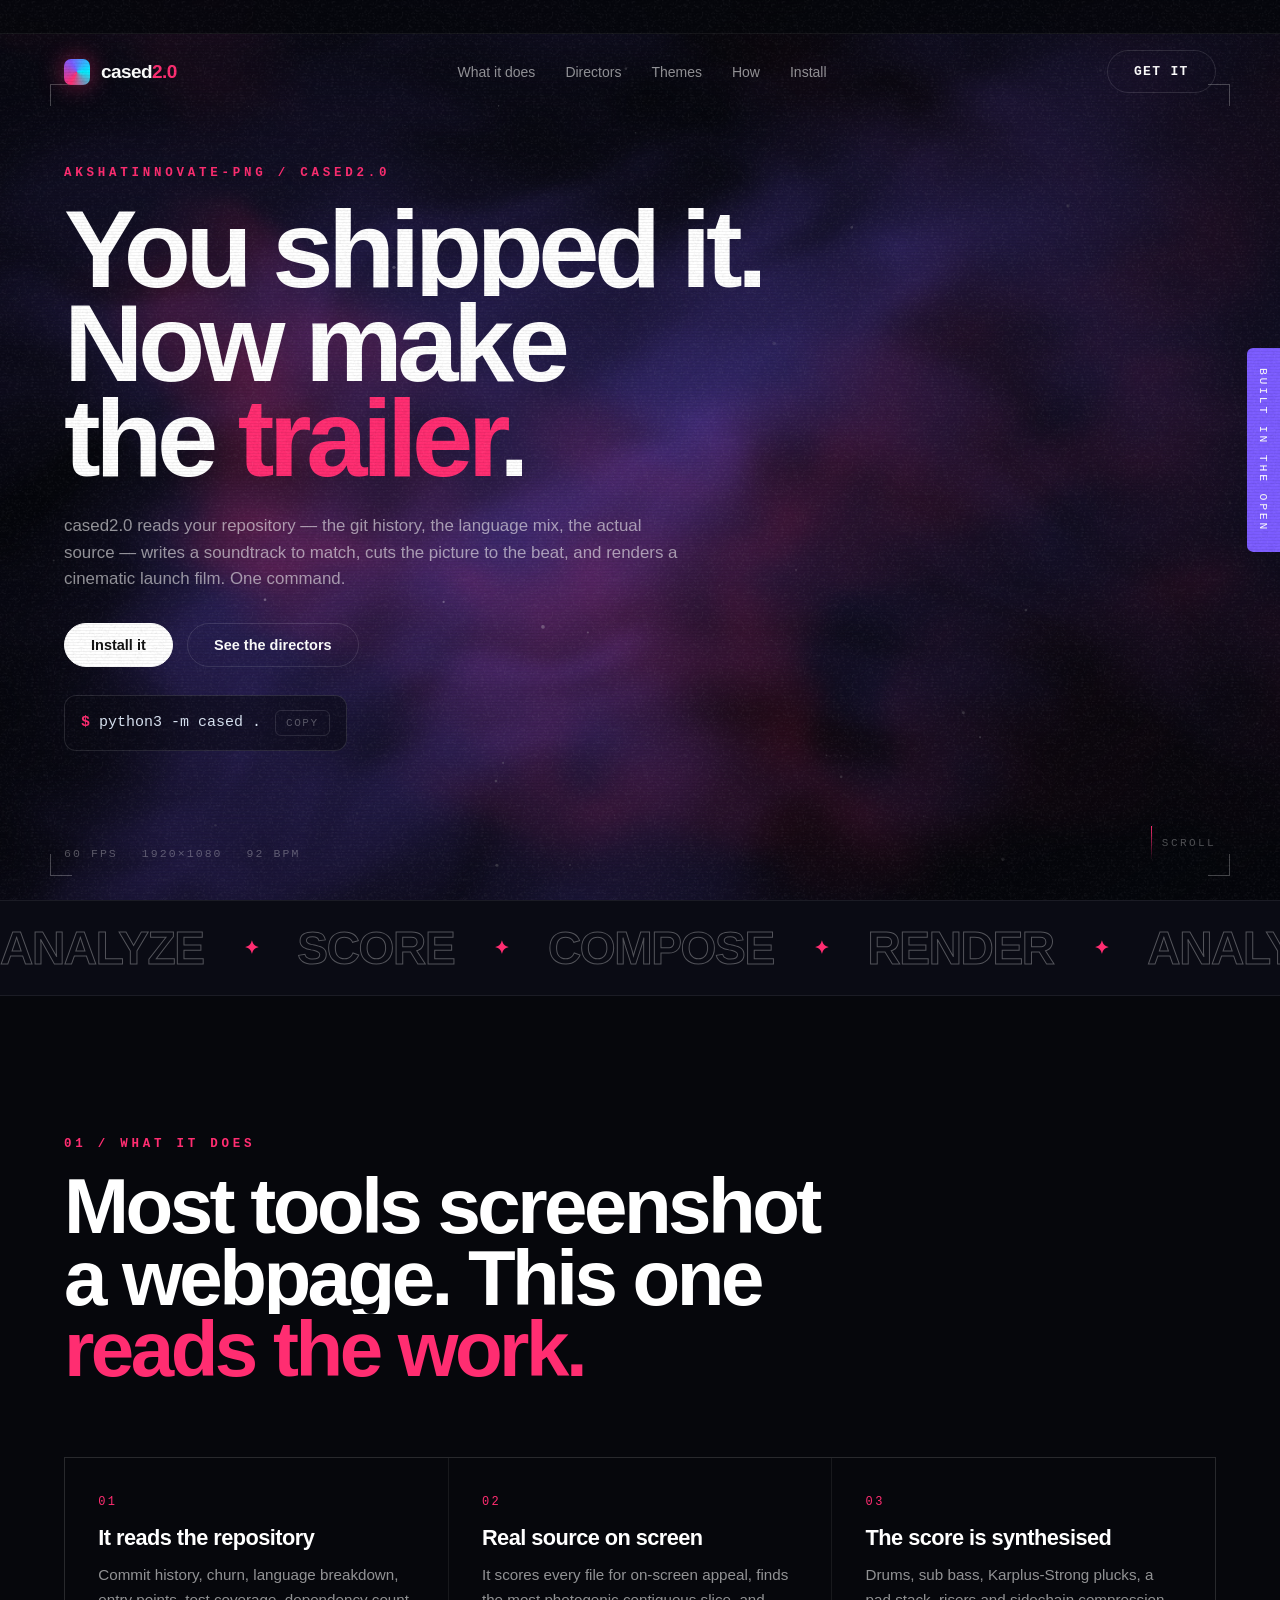
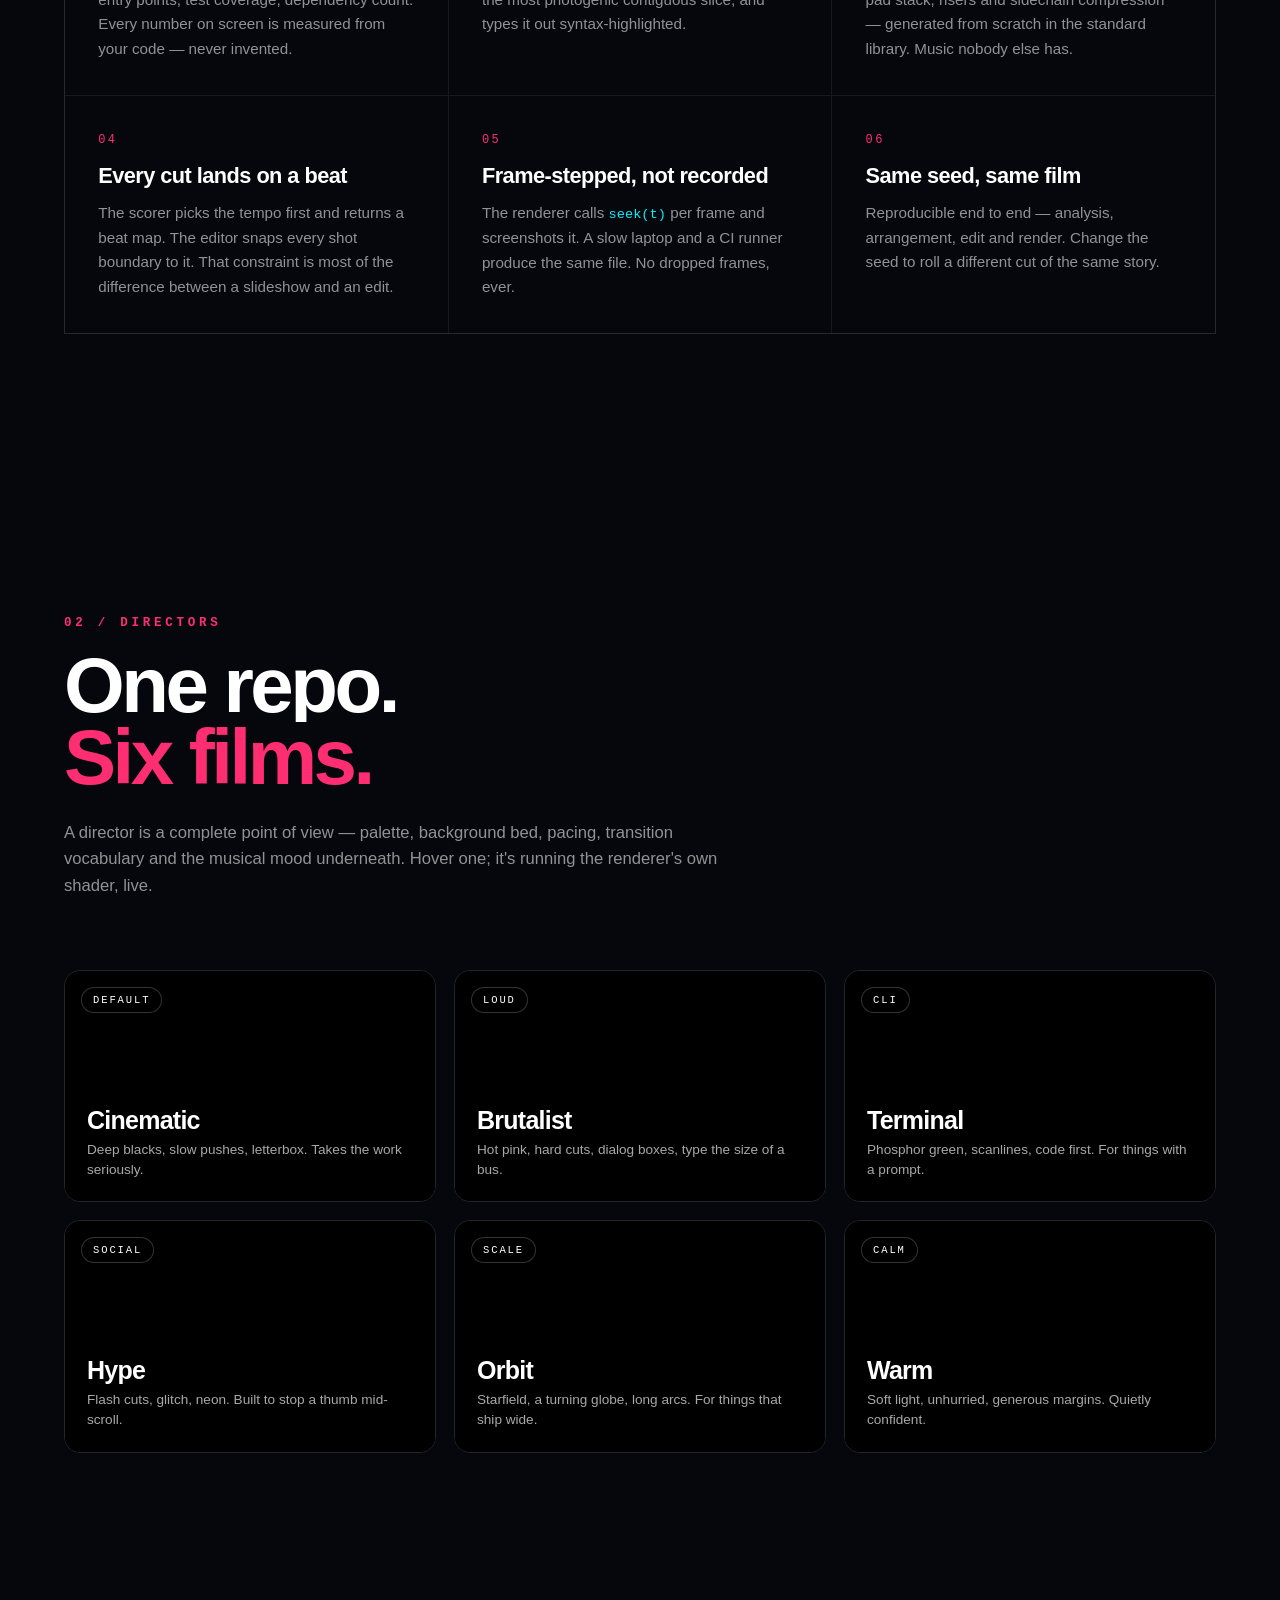
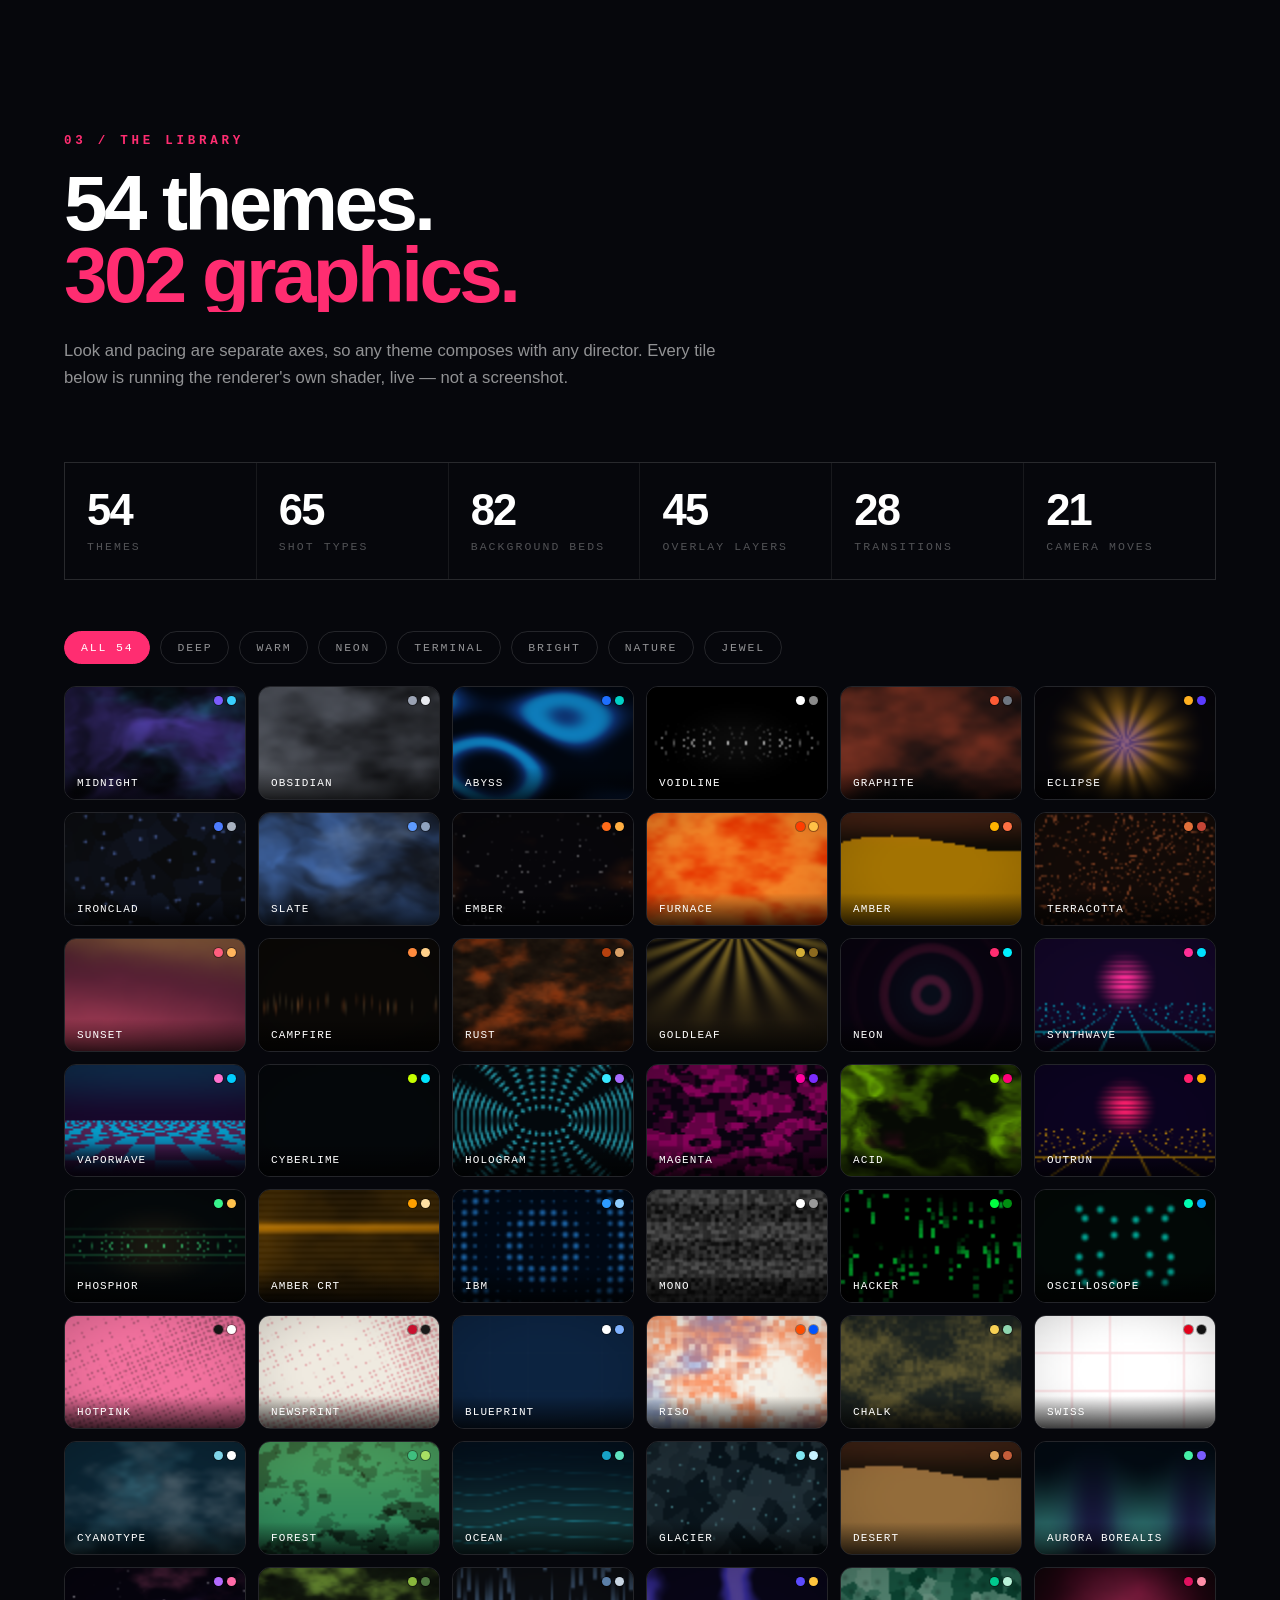
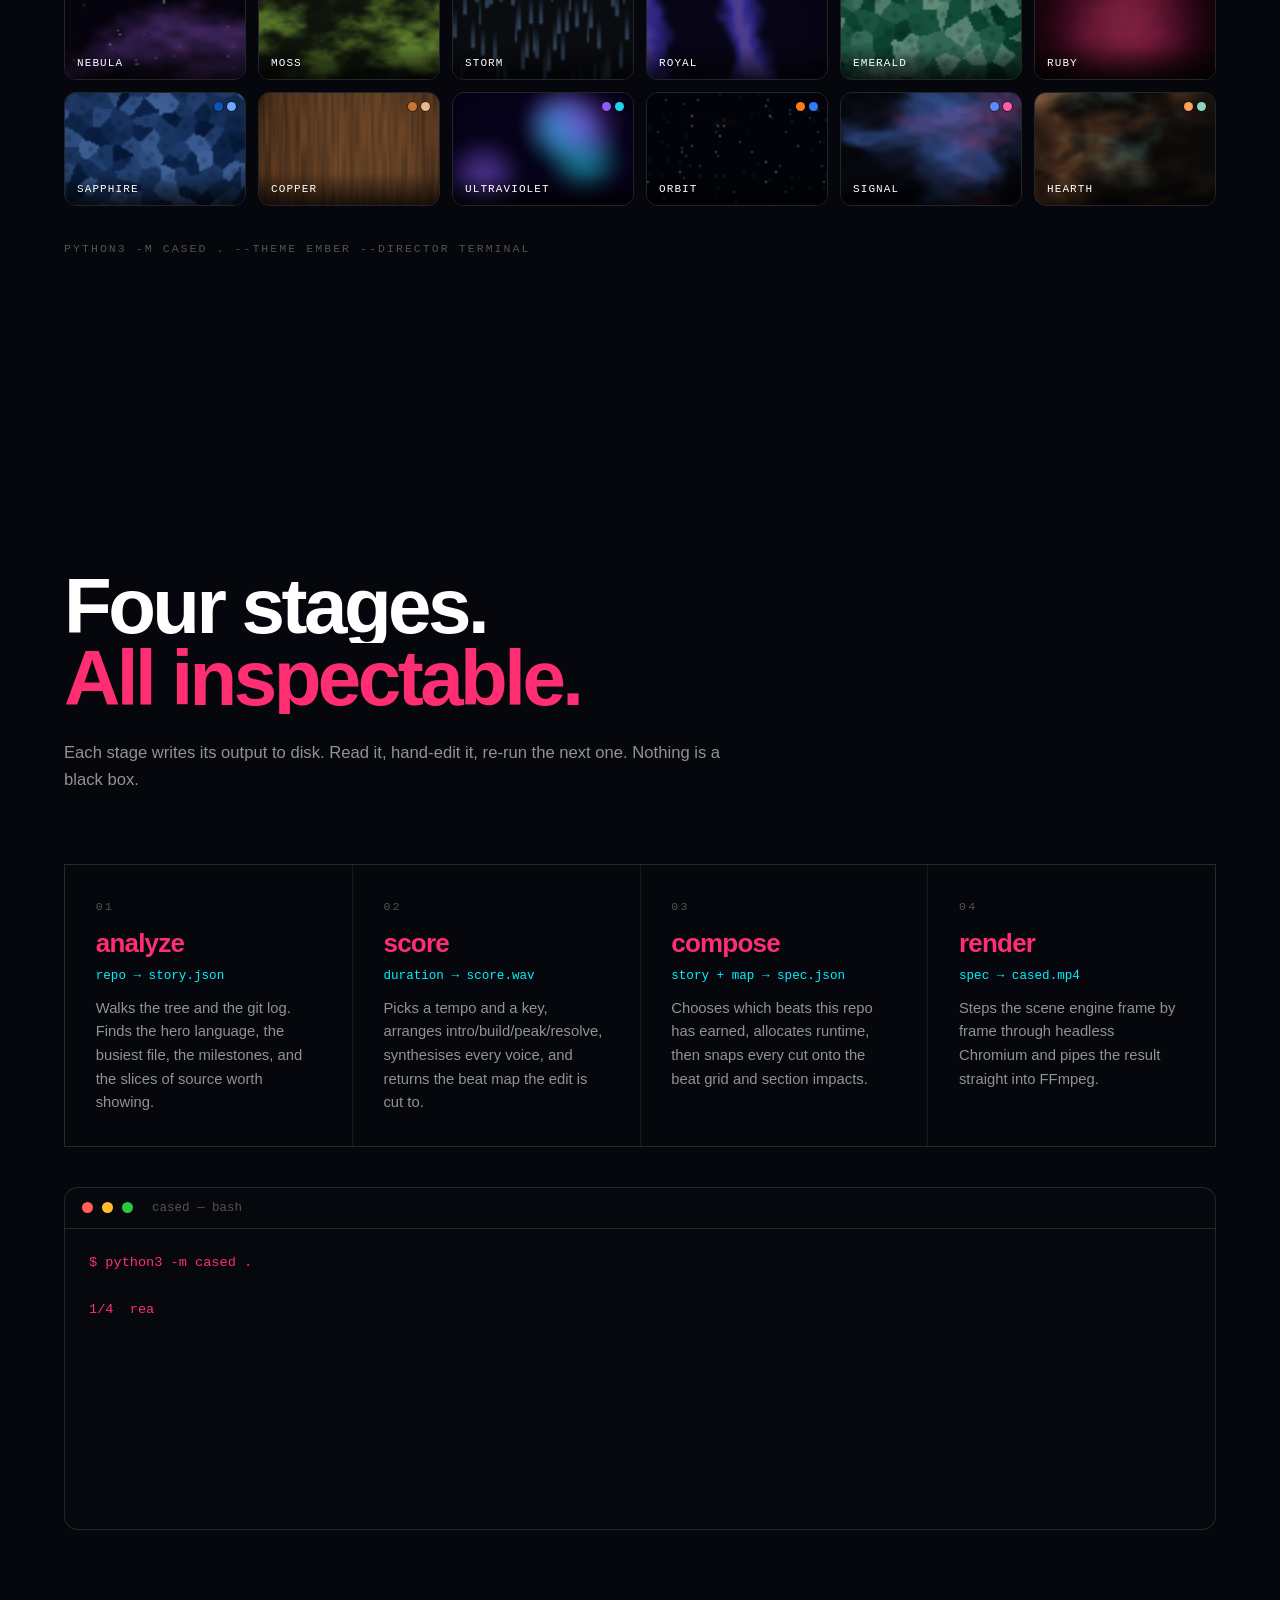
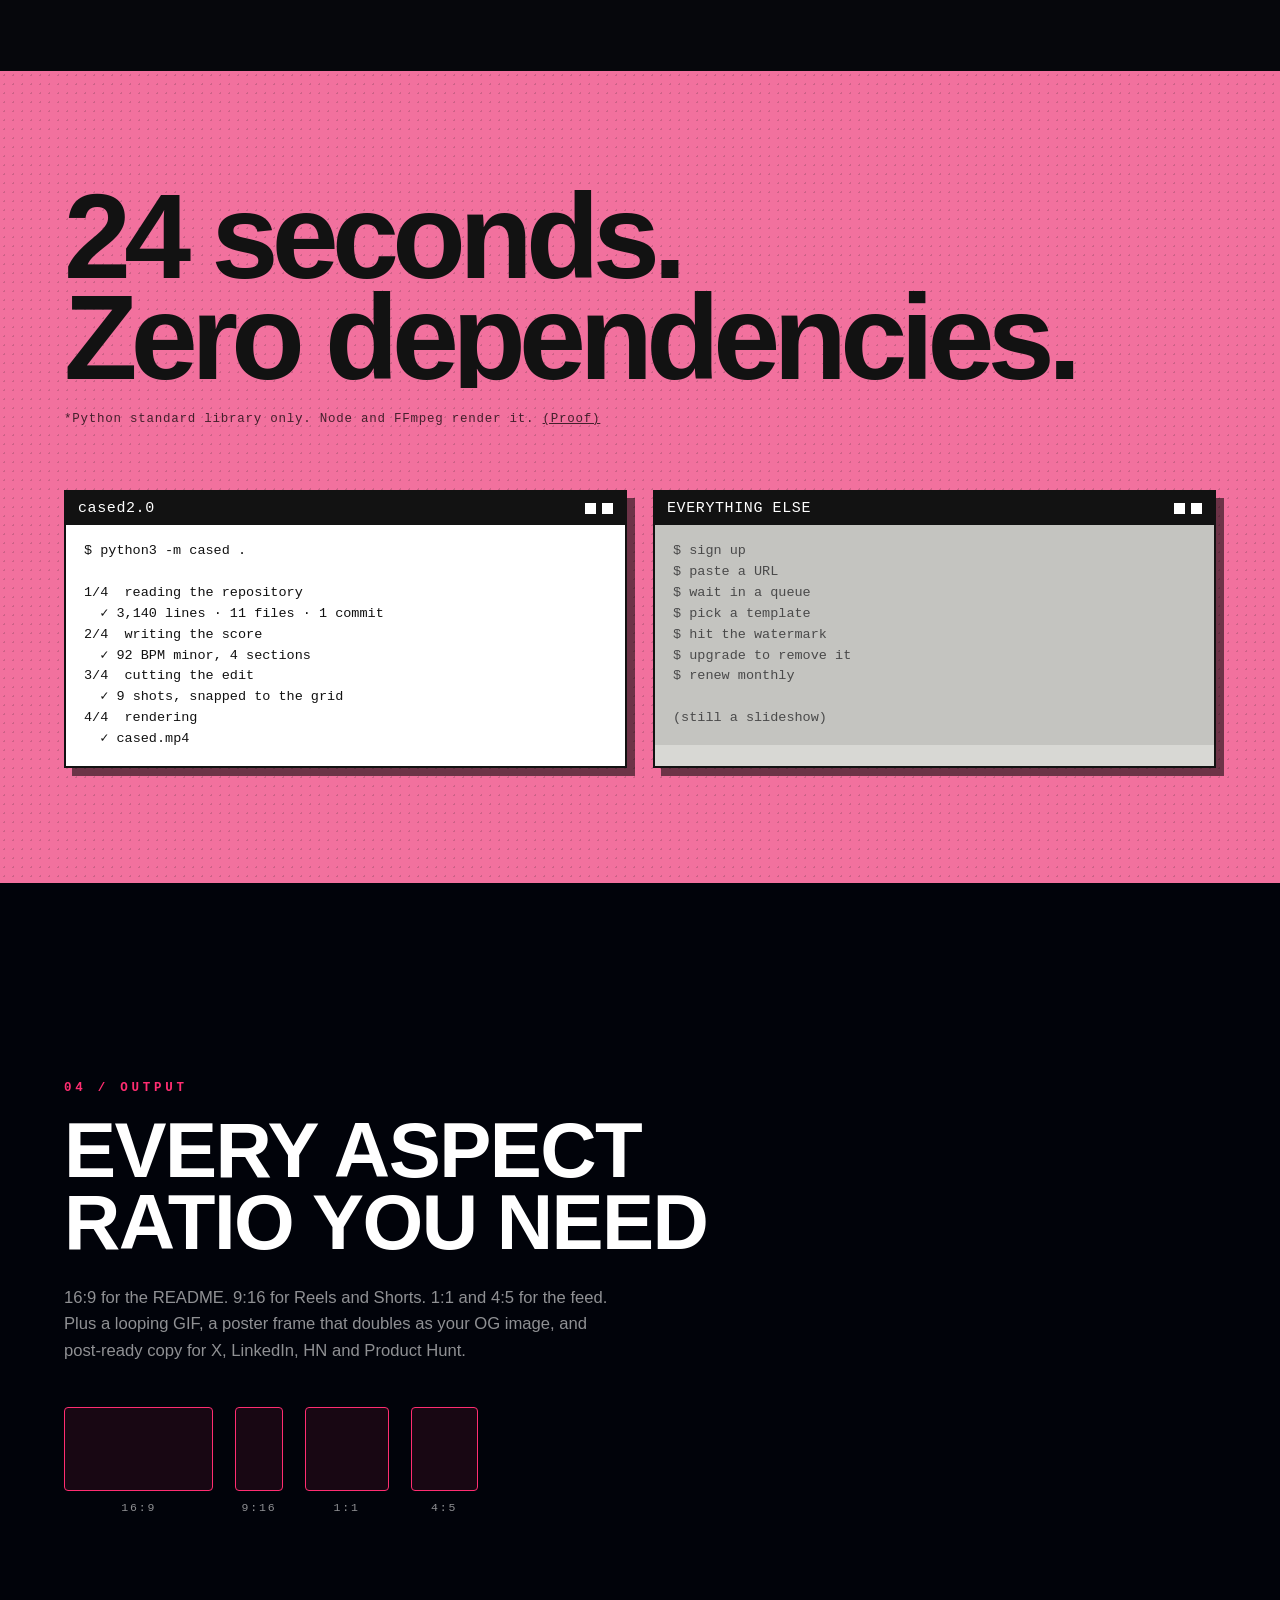
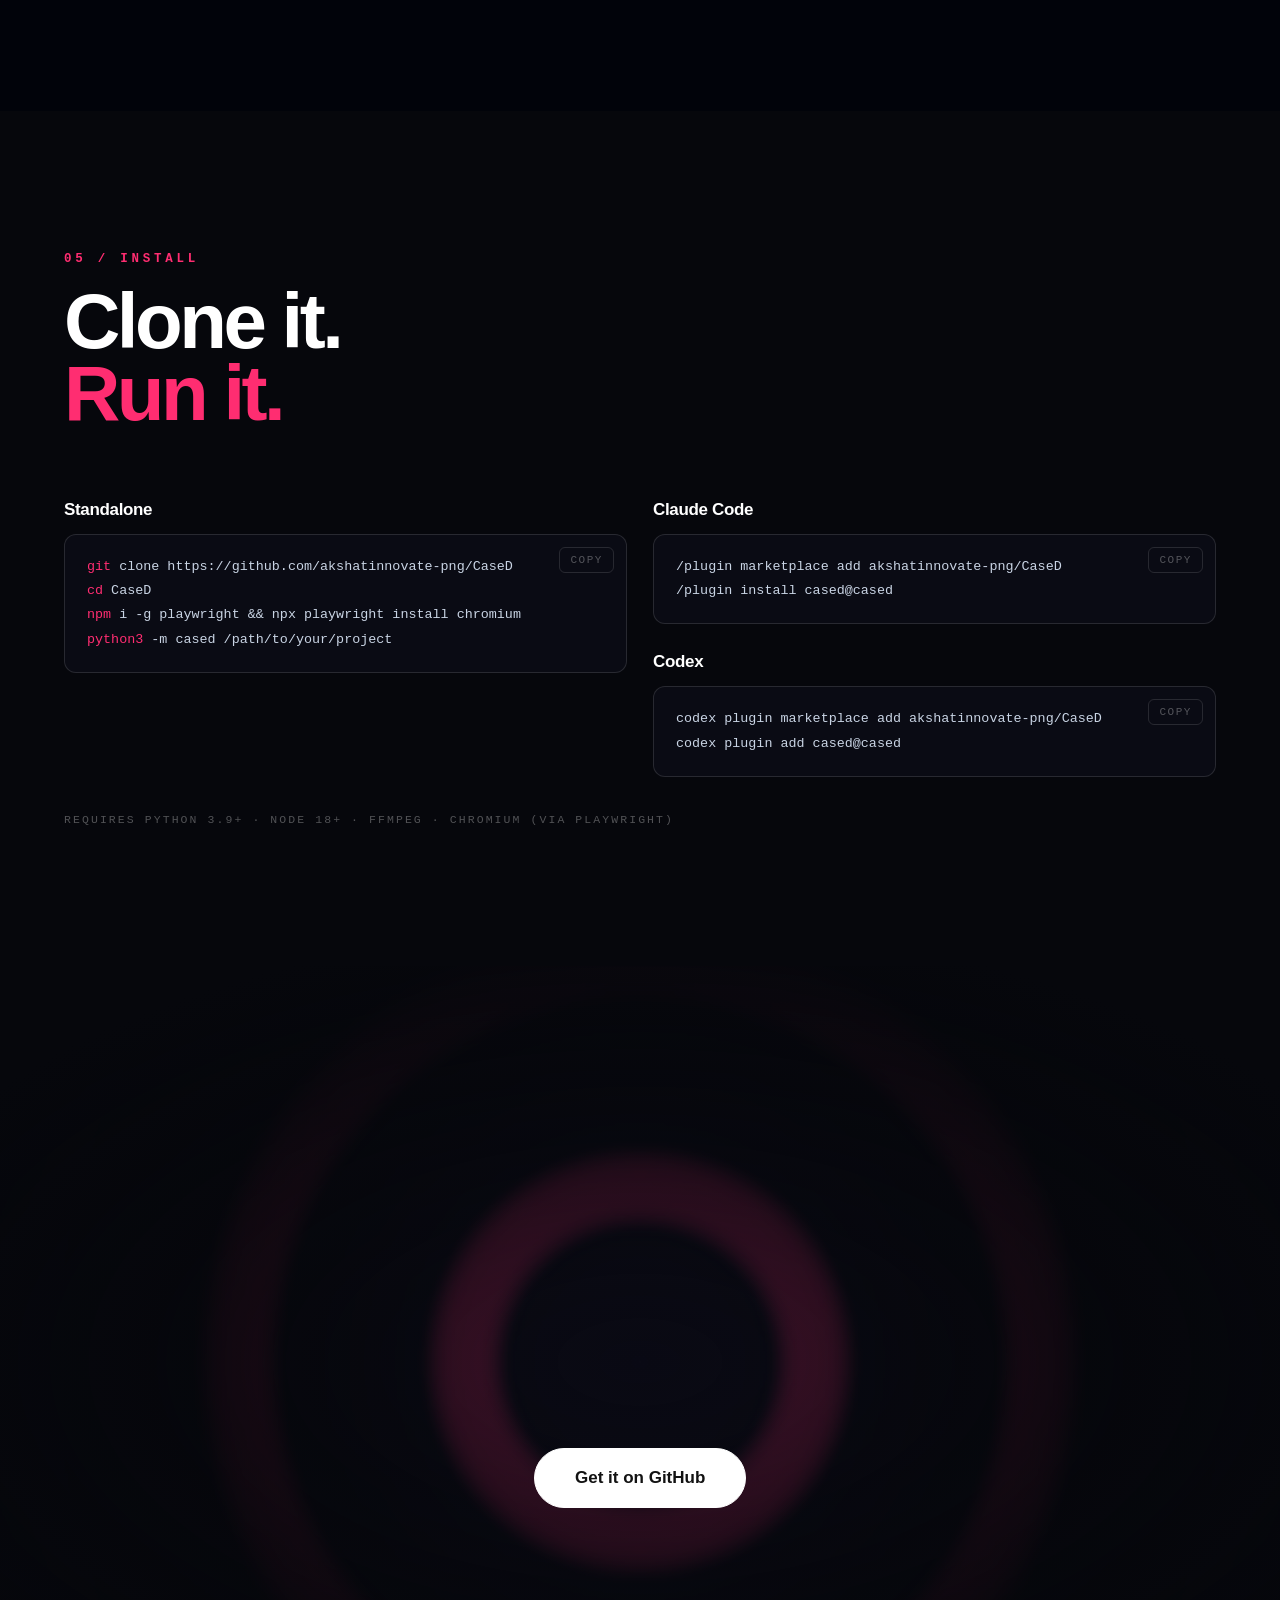
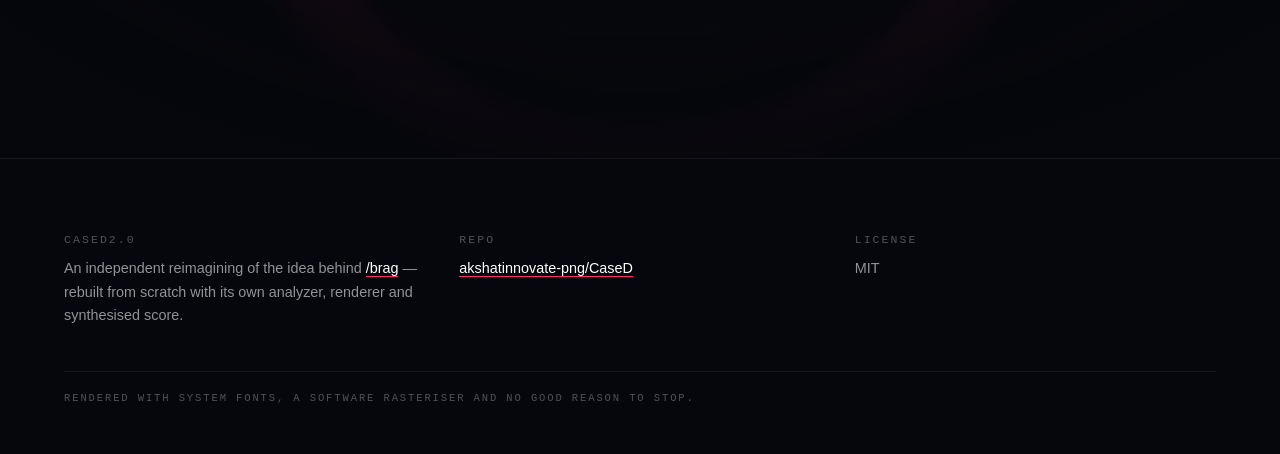
==== commit a708d5d6: "Add the live theme gallery to the launch site Fifty-four tiles, each running the renderer's real sha" ====
--- a/docs/index.html
+++ b/docs/index.html
@@ -51,6 +51,7 @@
   <nav class="links" aria-label="Primary">
     <a href="#what">What it does</a>
     <a href="#directors">Directors</a>
+    <a href="#themes">Themes</a>
     <a href="#pipeline">How</a>
     <a href="#install">Install</a>
   </nav>
@@ -149,6 +150,31 @@
   <div class="dir-grid" id="dir-grid"></div>
 </section>
 
+<!-- ===================== themes ===================== -->
+<section id="themes" class="pad">
+  <div class="sec-head">
+    <p class="kicker reveal">03 / the library</p>
+    <h2 class="display reveal-lines">
+      <span class="l"><span>54 themes.</span></span>
+      <span class="l"><span><em>302 graphics.</em></span></span>
+    </h2>
+    <p class="sec-sub reveal">Look and pacing are separate axes, so any theme composes with any director. Every tile below is running the renderer's own shader, live — not a screenshot.</p>
+  </div>
+
+  <div class="counts reveal">
+    <div><b>54</b><span>themes</span></div>
+    <div><b>65</b><span>shot types</span></div>
+    <div><b>82</b><span>background beds</span></div>
+    <div><b>45</b><span>overlay layers</span></div>
+    <div><b>28</b><span>transitions</span></div>
+    <div><b>21</b><span>camera moves</span></div>
+  </div>
+
+  <div class="fam-row reveal" id="fam-row"></div>
+  <div class="theme-grid" id="theme-grid"></div>
+  <p class="req mono reveal">python3 -m cased . --theme ember --director terminal</p>
+</section>
+
 <!-- ===================== pipeline ===================== -->
 <section id="pipeline" class="pad">
   <div class="sec-head">
--- a/docs/assets/site.css
+++ b/docs/assets/site.css
@@ -433,3 +433,48 @@
   .reveal-lines .l > span { transform:none; }
   #scanlines, #grain { display:none; }
 }
+
+/* =====================================================================
+   theme gallery
+   ===================================================================== */
+.counts {
+  display:grid; grid-template-columns:repeat(auto-fit,minmax(150px,1fr));
+  gap:1px; background:var(--line-2); border:1px solid var(--line-2);
+  margin-bottom:clamp(36px,4vw,60px);
+}
+.counts > div { background:var(--bg); padding:26px 22px; }
+.counts b {
+  display:block; font-size:clamp(34px,3.4vw,50px); font-weight:800;
+  letter-spacing:-.04em; line-height:1;
+}
+.counts span {
+  display:block; margin-top:8px; font-family:var(--mono); font-size:11.5px;
+  letter-spacing:.18em; text-transform:uppercase; color:var(--faint);
+}
+
+.fam-row { display:flex; flex-wrap:wrap; gap:10px; margin-bottom:22px; }
+.fam {
+  font-family:var(--mono); font-size:11.5px; letter-spacing:.16em;
+  text-transform:uppercase; padding:9px 16px; border-radius:999px;
+  border:1px solid var(--line); color:var(--muted); cursor:pointer;
+  background:transparent; transition:.25s;
+}
+.fam:hover { color:var(--fg); border-color:var(--pink); }
+.fam[aria-pressed="true"] { background:var(--pink); border-color:var(--pink); color:#fff; }
+
+.theme-grid {
+  display:grid; grid-template-columns:repeat(auto-fill,minmax(180px,1fr)); gap:12px;
+}
+.sw {
+  position:relative; aspect-ratio:16/10; border-radius:12px; overflow:hidden;
+  border:1px solid var(--line); transition:transform .45s var(--ease), border-color .3s;
+}
+.sw:hover { transform:translateY(-4px); border-color:var(--pink); }
+.sw canvas { position:absolute; inset:0; width:100%; height:100%; }
+.sw .nm {
+  position:absolute; left:0; right:0; bottom:0; z-index:2; padding:10px 12px;
+  font-family:var(--mono); font-size:11px; letter-spacing:.1em;
+  text-transform:uppercase; background:linear-gradient(transparent,rgba(0,0,0,.72));
+}
+.sw .dots { position:absolute; top:9px; right:9px; z-index:2; display:flex; gap:4px; }
+.sw .dots i { width:9px; height:9px; border-radius:50%; display:block; box-shadow:0 0 0 1px rgba(0,0,0,.35); }
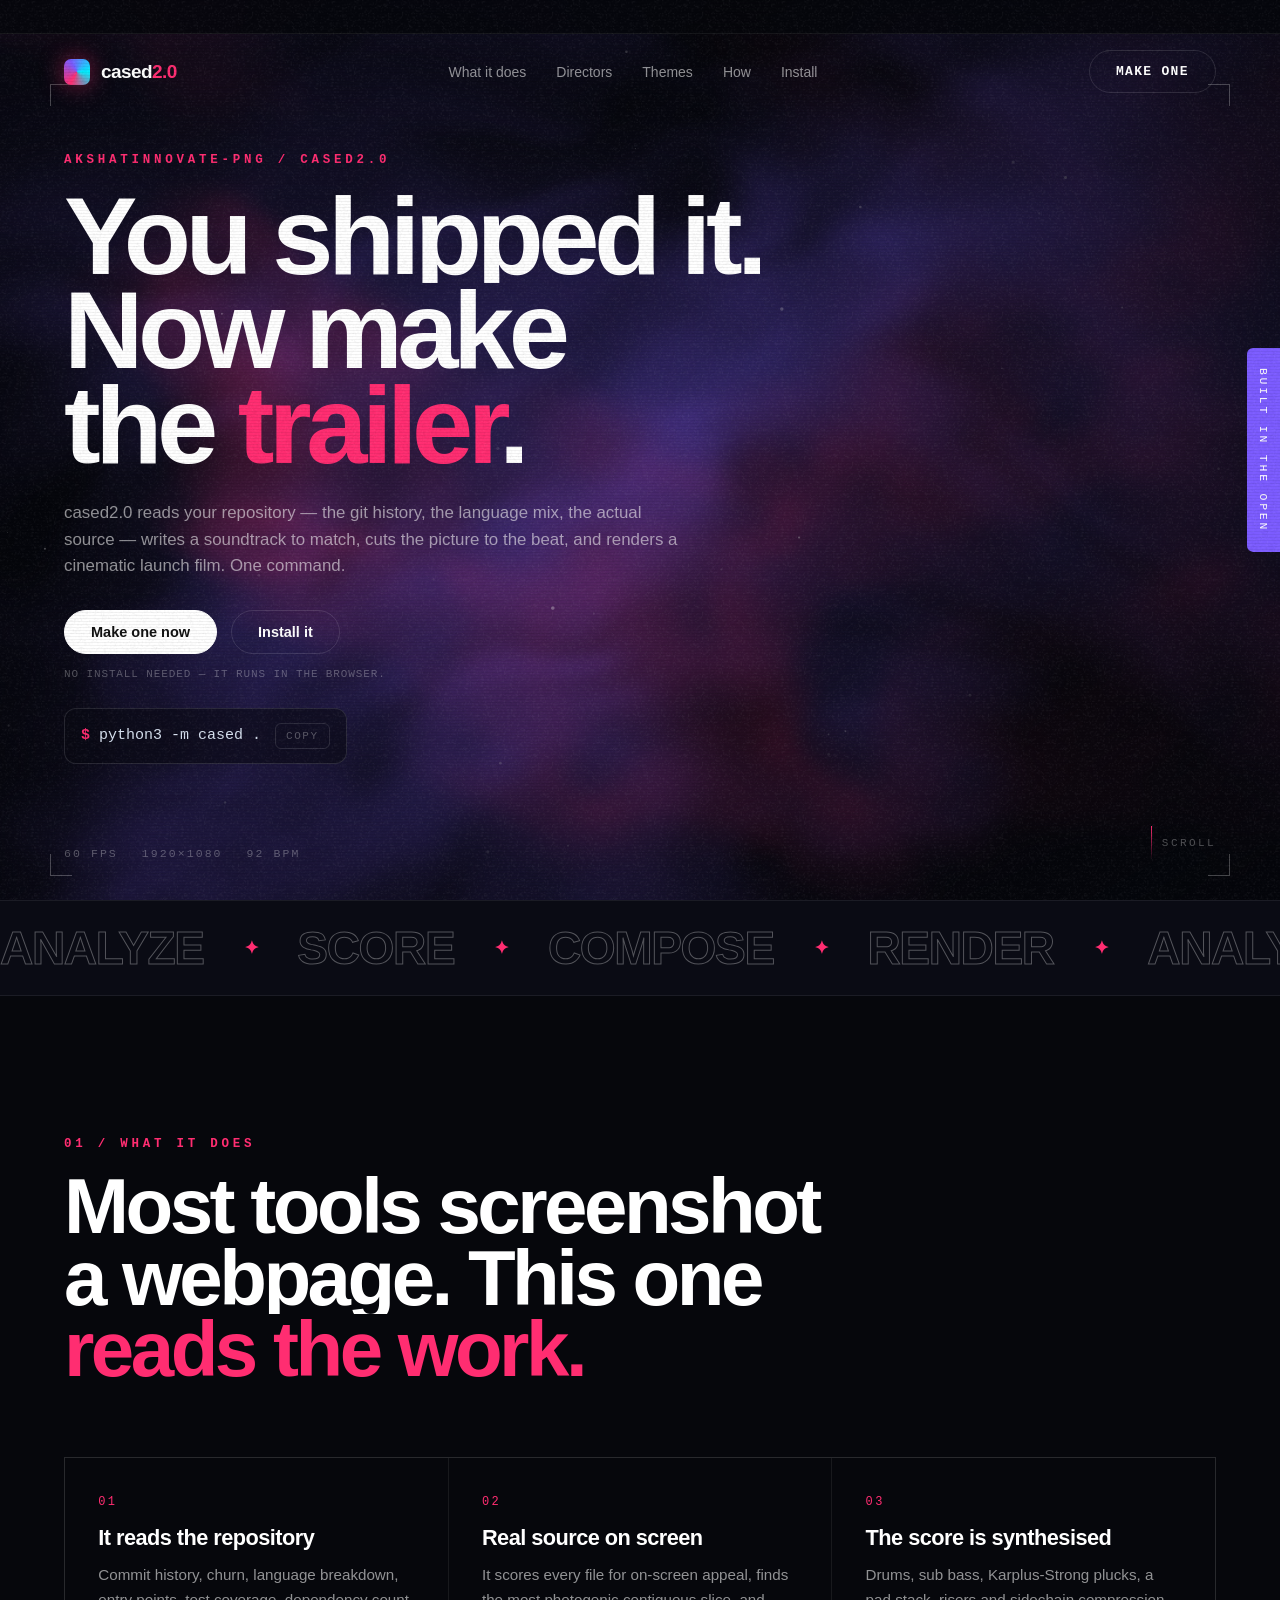
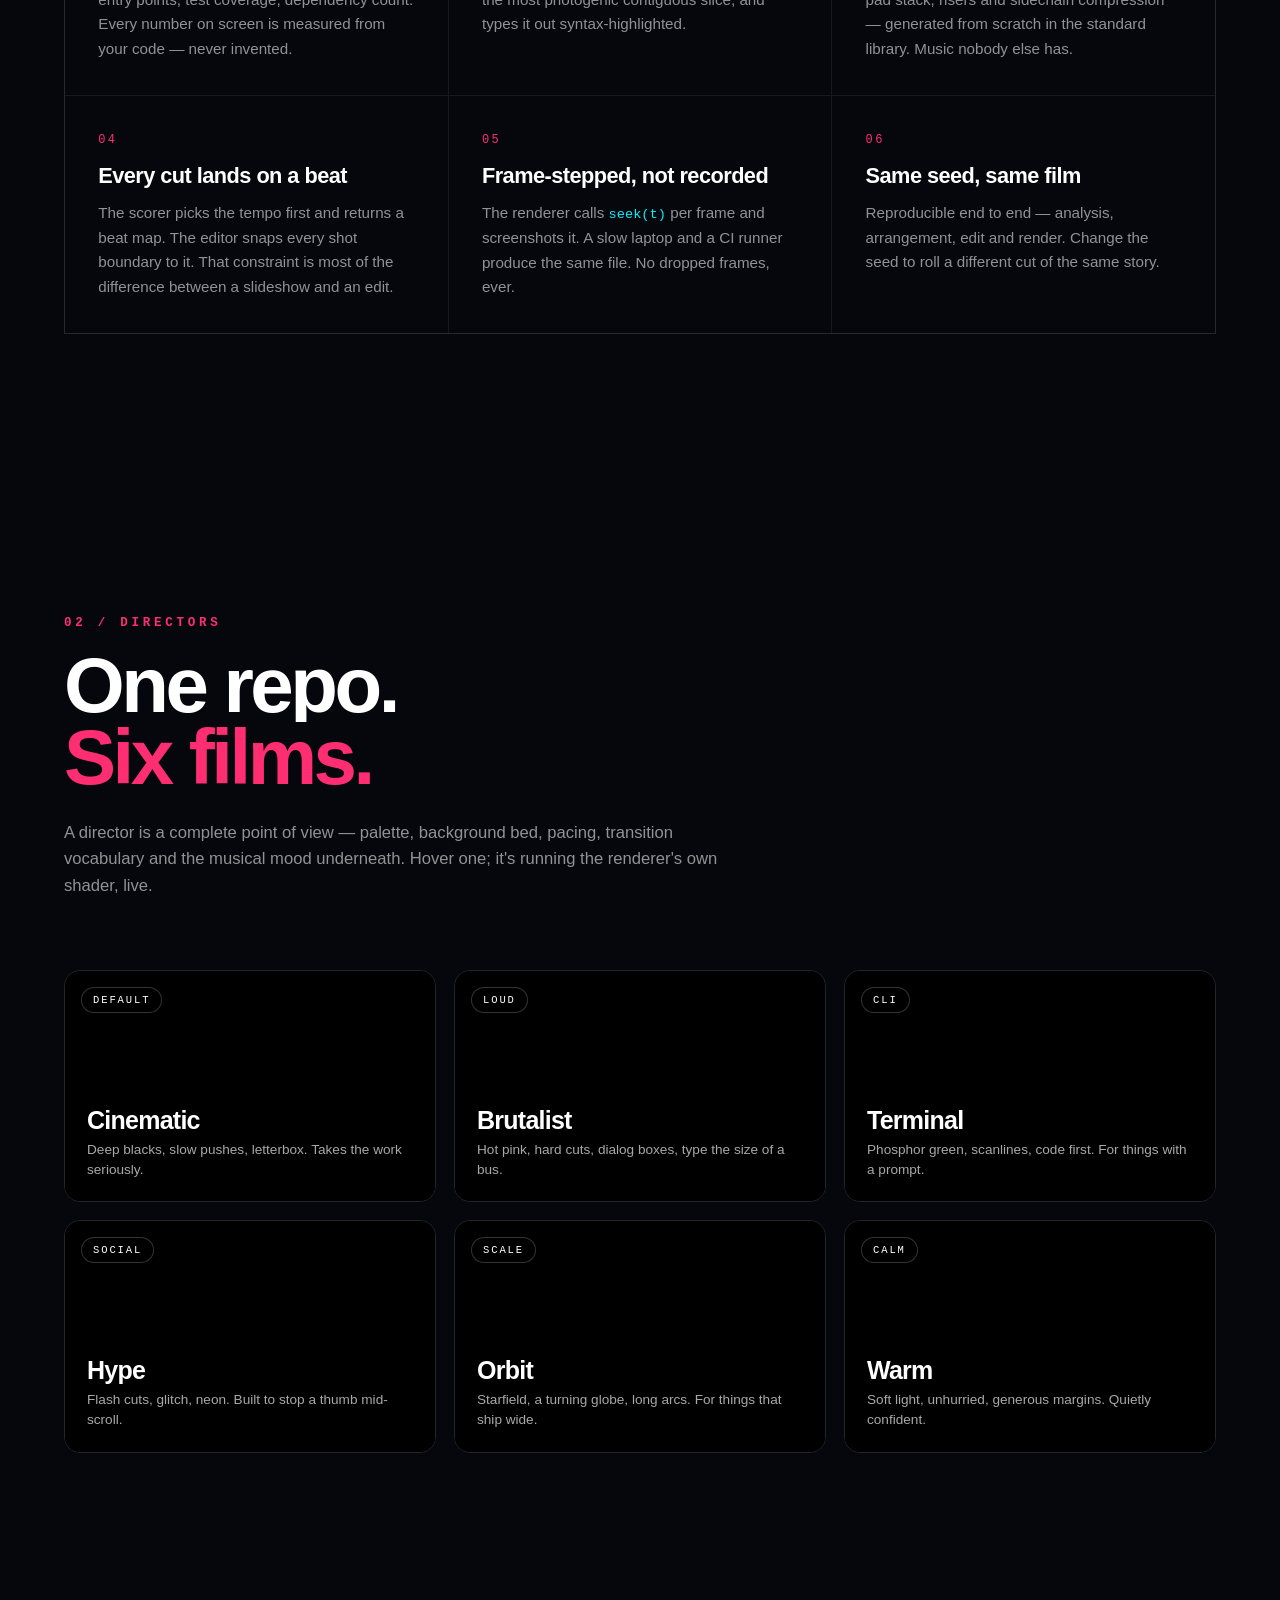
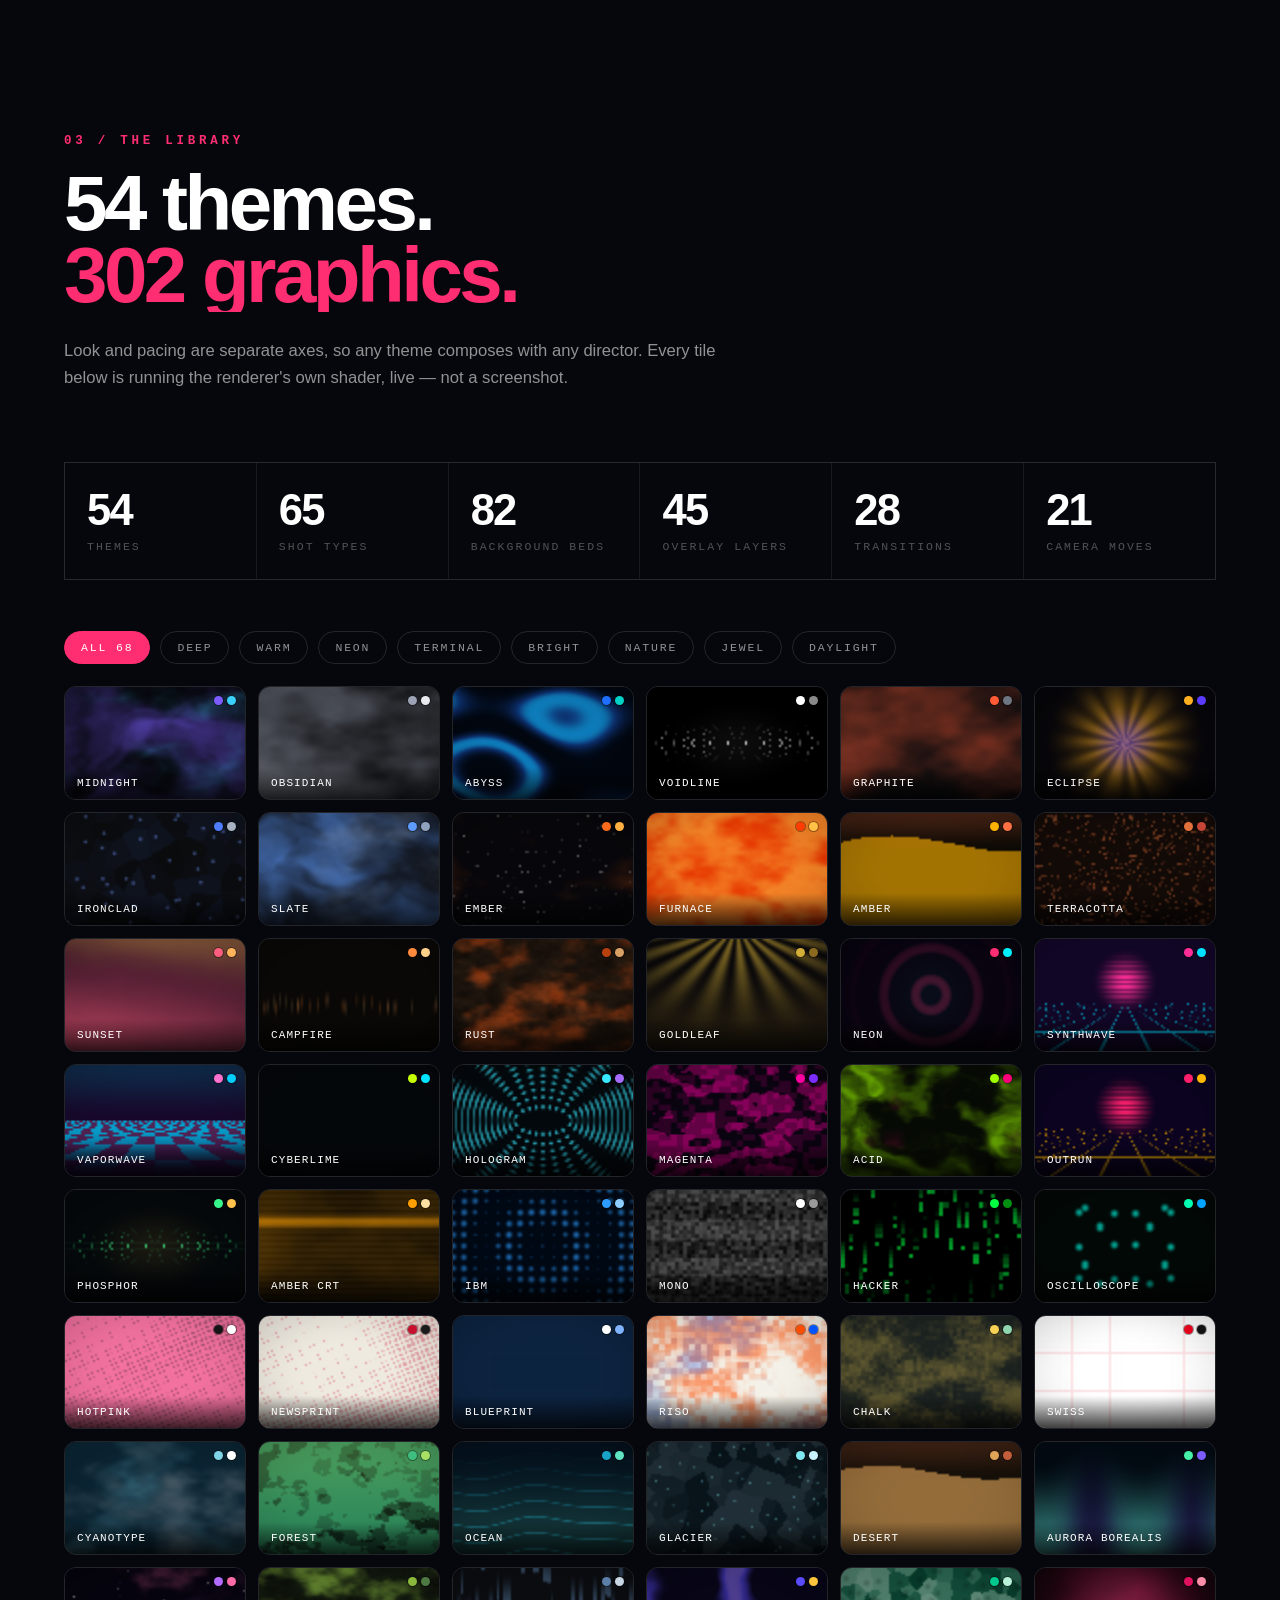
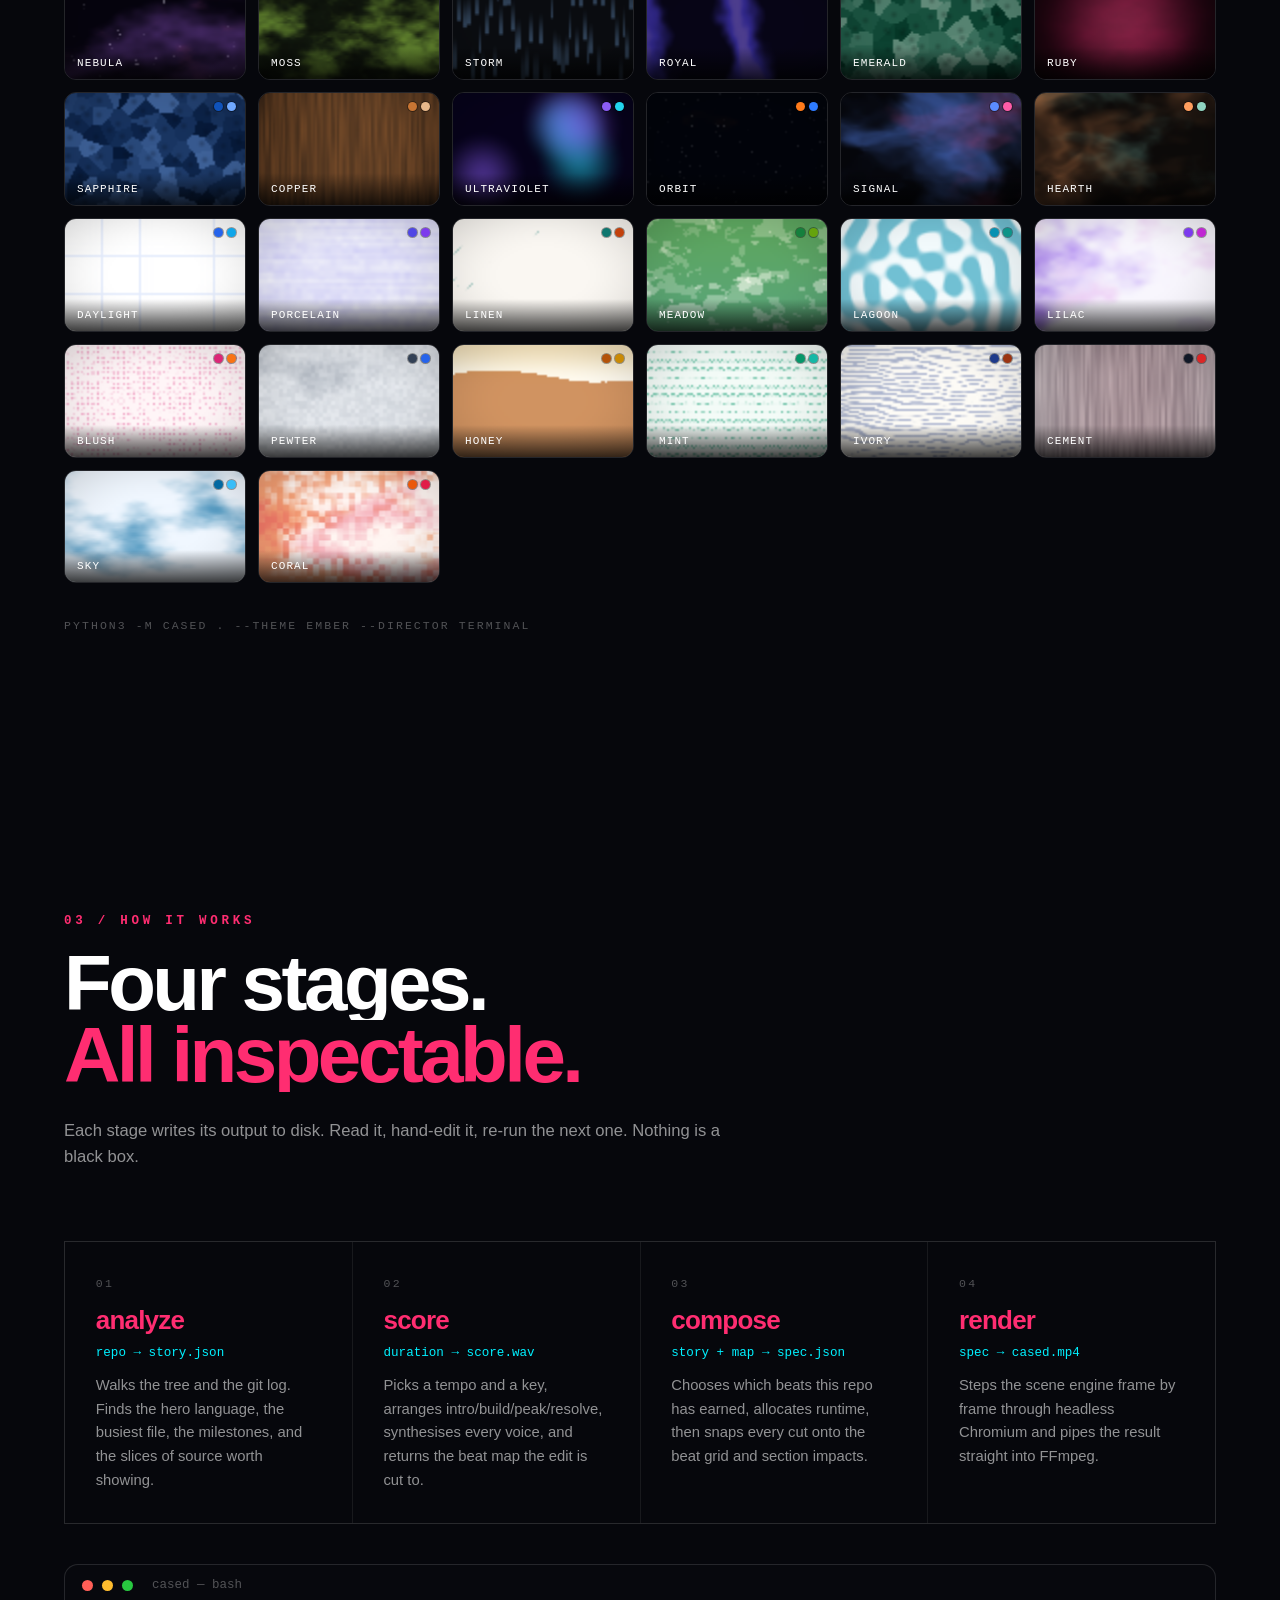
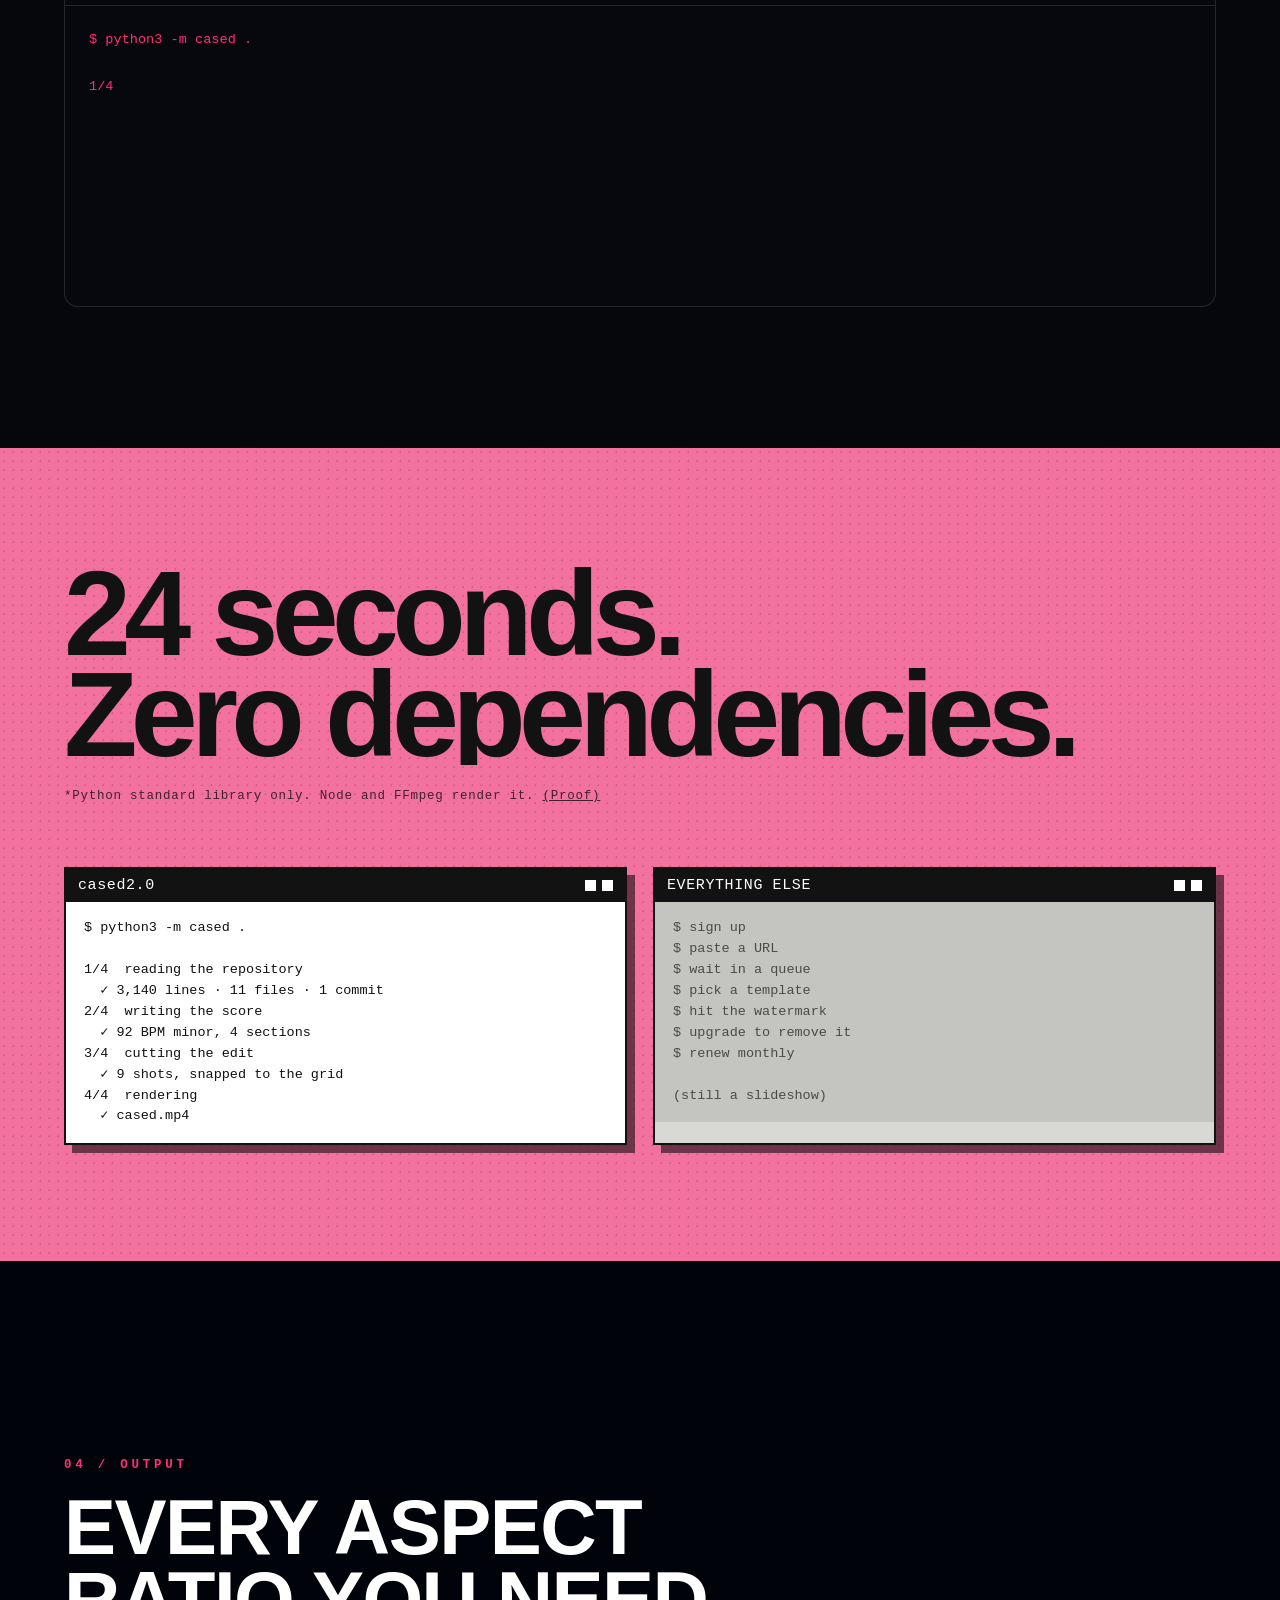
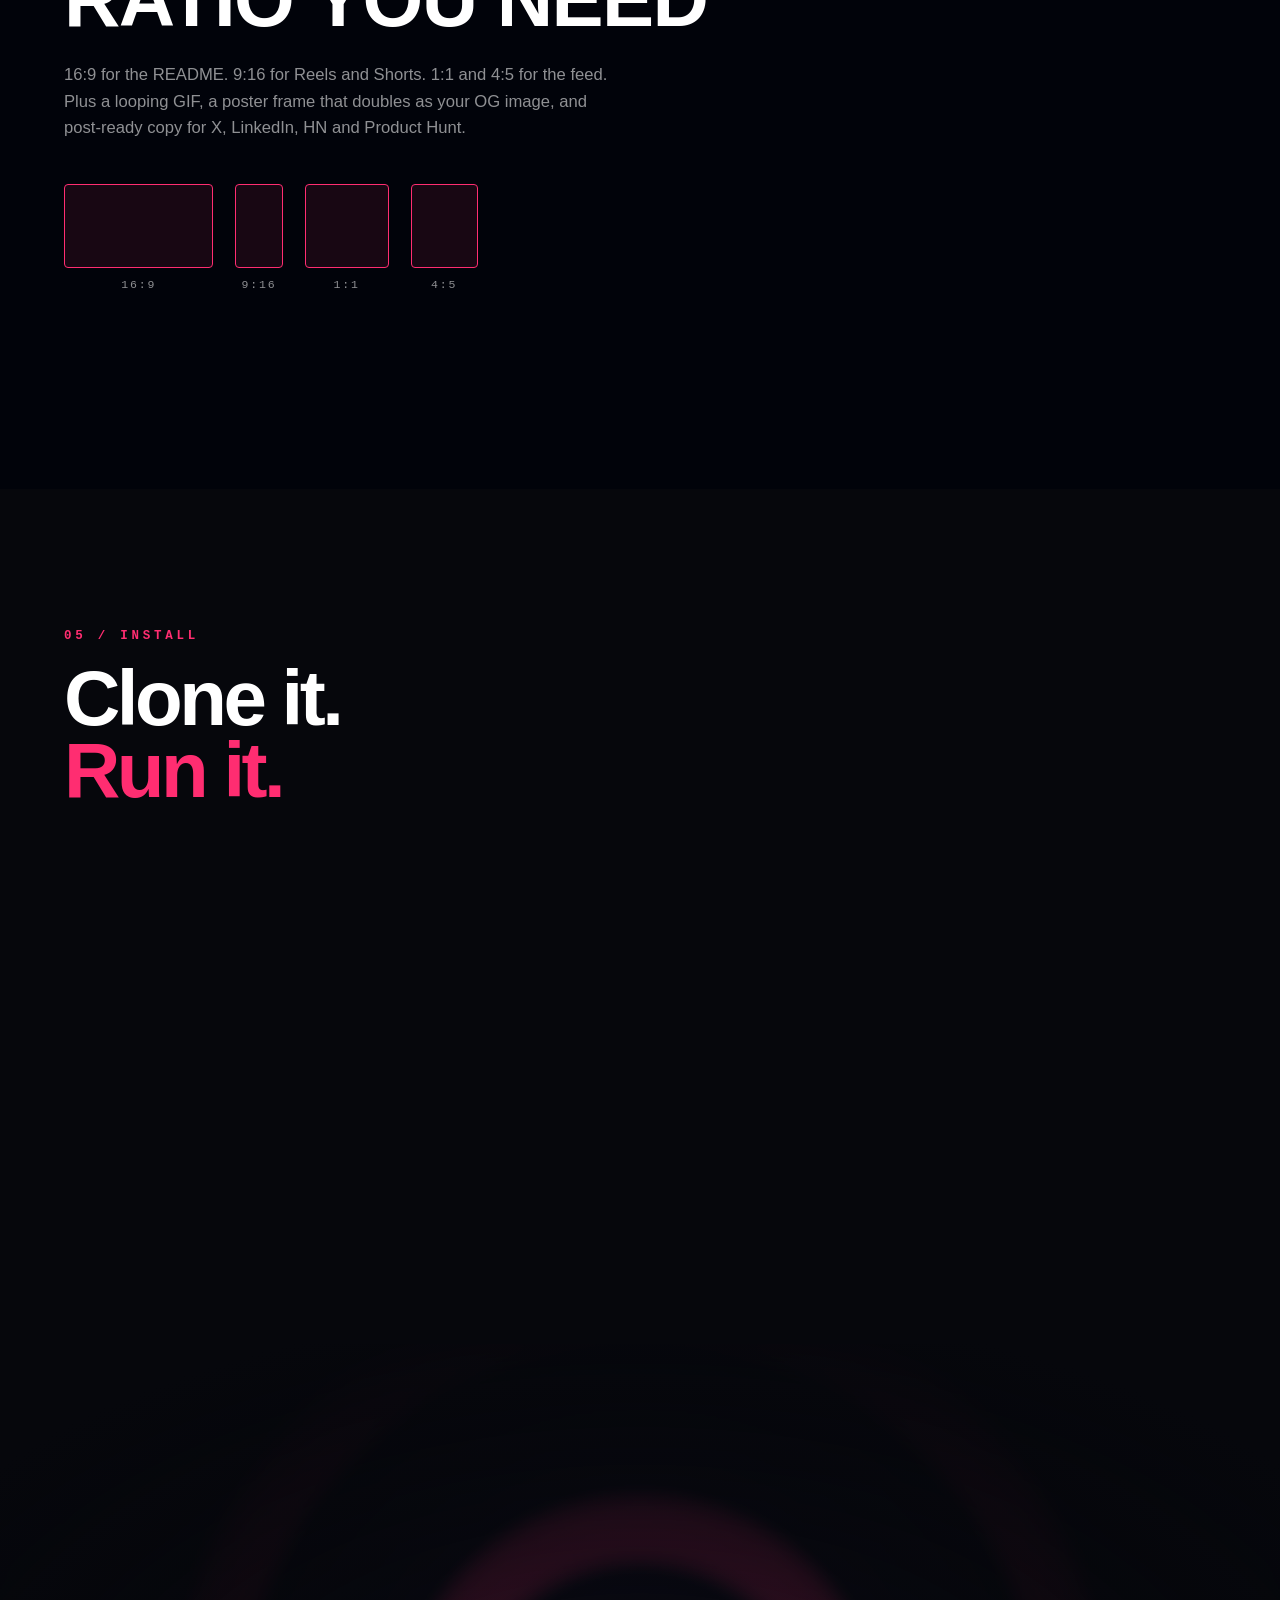
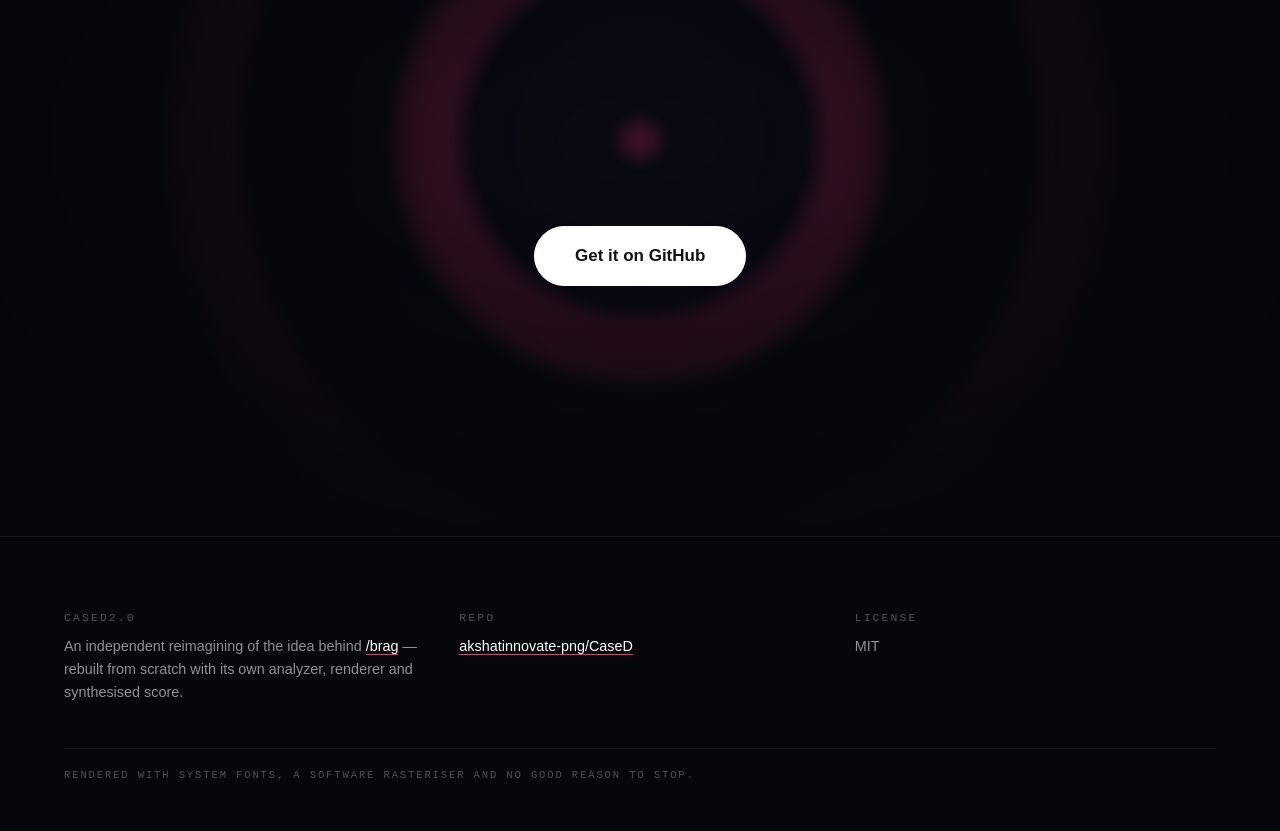
==== commit f2e17072: "Add the Make page: a film from a pasted repo, with no install Open the site, paste a repo, watch the" ====
--- a/docs/index.html
+++ b/docs/index.html
@@ -55,7 +55,7 @@
     <a href="#pipeline">How</a>
     <a href="#install">Install</a>
   </nav>
-  <a class="pill cta" href="#install"><span>Get it</span></a>
+  <a class="pill cta" href="make.html"><span>Make one</span></a>
 </header>
 
 <aside id="badge" aria-hidden="true"><span>Built in the open</span></aside>
@@ -79,9 +79,10 @@
       beat, and renders a cinematic launch film. One command.
     </p>
     <div class="hero-cta reveal">
-      <a class="pill solid magnetic" href="#install"><span>Install it</span></a>
-      <a class="pill ghost magnetic" href="#directors"><span>See the directors</span></a>
-    </div>
+      <a class="pill solid magnetic" href="make.html"><span>Make one now</span></a>
+      <a class="pill ghost magnetic" href="#install"><span>Install it</span></a>
+    </div>
+    <p class="hero-note reveal mono">No install needed &mdash; it runs in the browser.</p>
     <div class="hero-cmd reveal">
       <code><b>$</b> python3 -m cased .</code>
       <button class="copy" data-copy="python3 -m cased ." aria-label="Copy command">copy</button>
--- a/docs/assets/site.css
+++ b/docs/assets/site.css
@@ -478,3 +478,10 @@
 }
 .sw .dots { position:absolute; top:9px; right:9px; z-index:2; display:flex; gap:4px; }
 .sw .dots i { width:9px; height:9px; border-radius:50%; display:block; box-shadow:0 0 0 1px rgba(0,0,0,.35); }
+
+/* --- the browser-first note under the hero buttons -------------------- */
+.hero-note {
+  margin-top: 14px;
+  font-size: 11px; letter-spacing: .08em; text-transform: uppercase;
+  color: var(--faint);
+}
